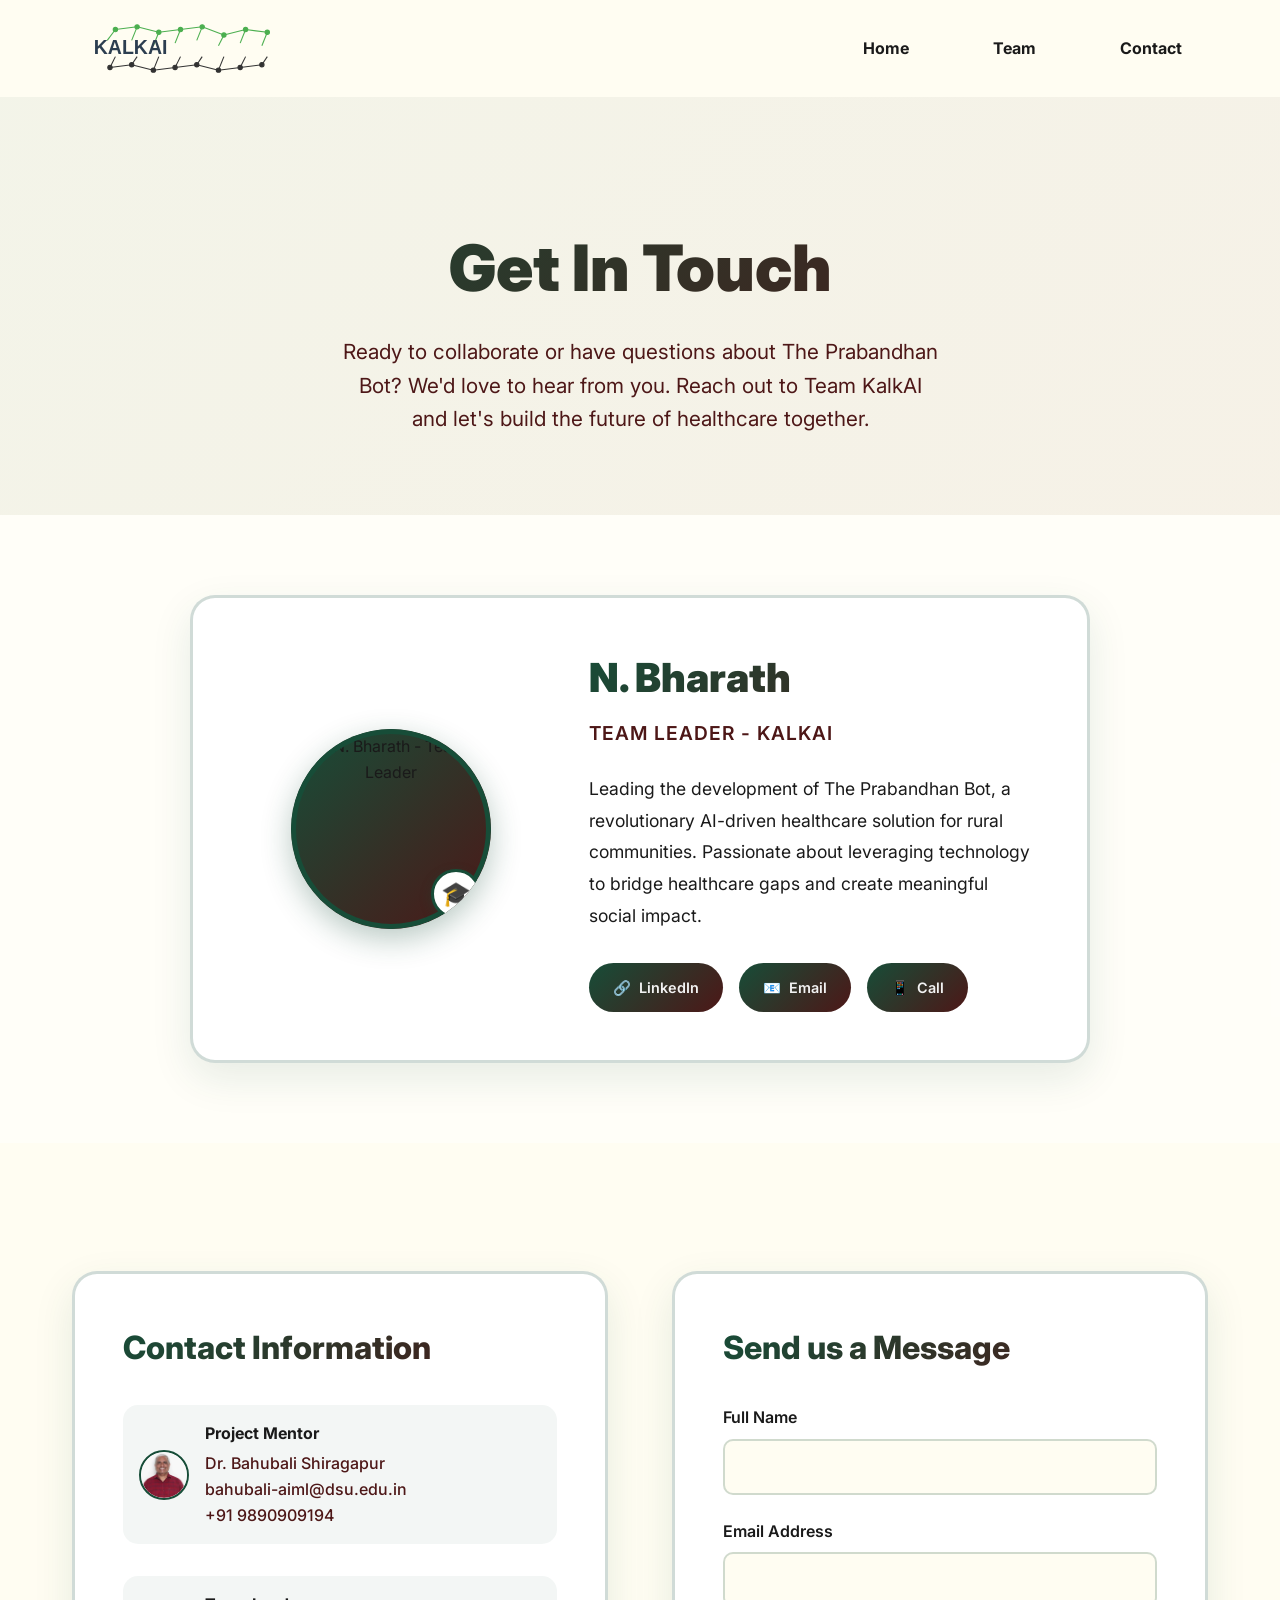
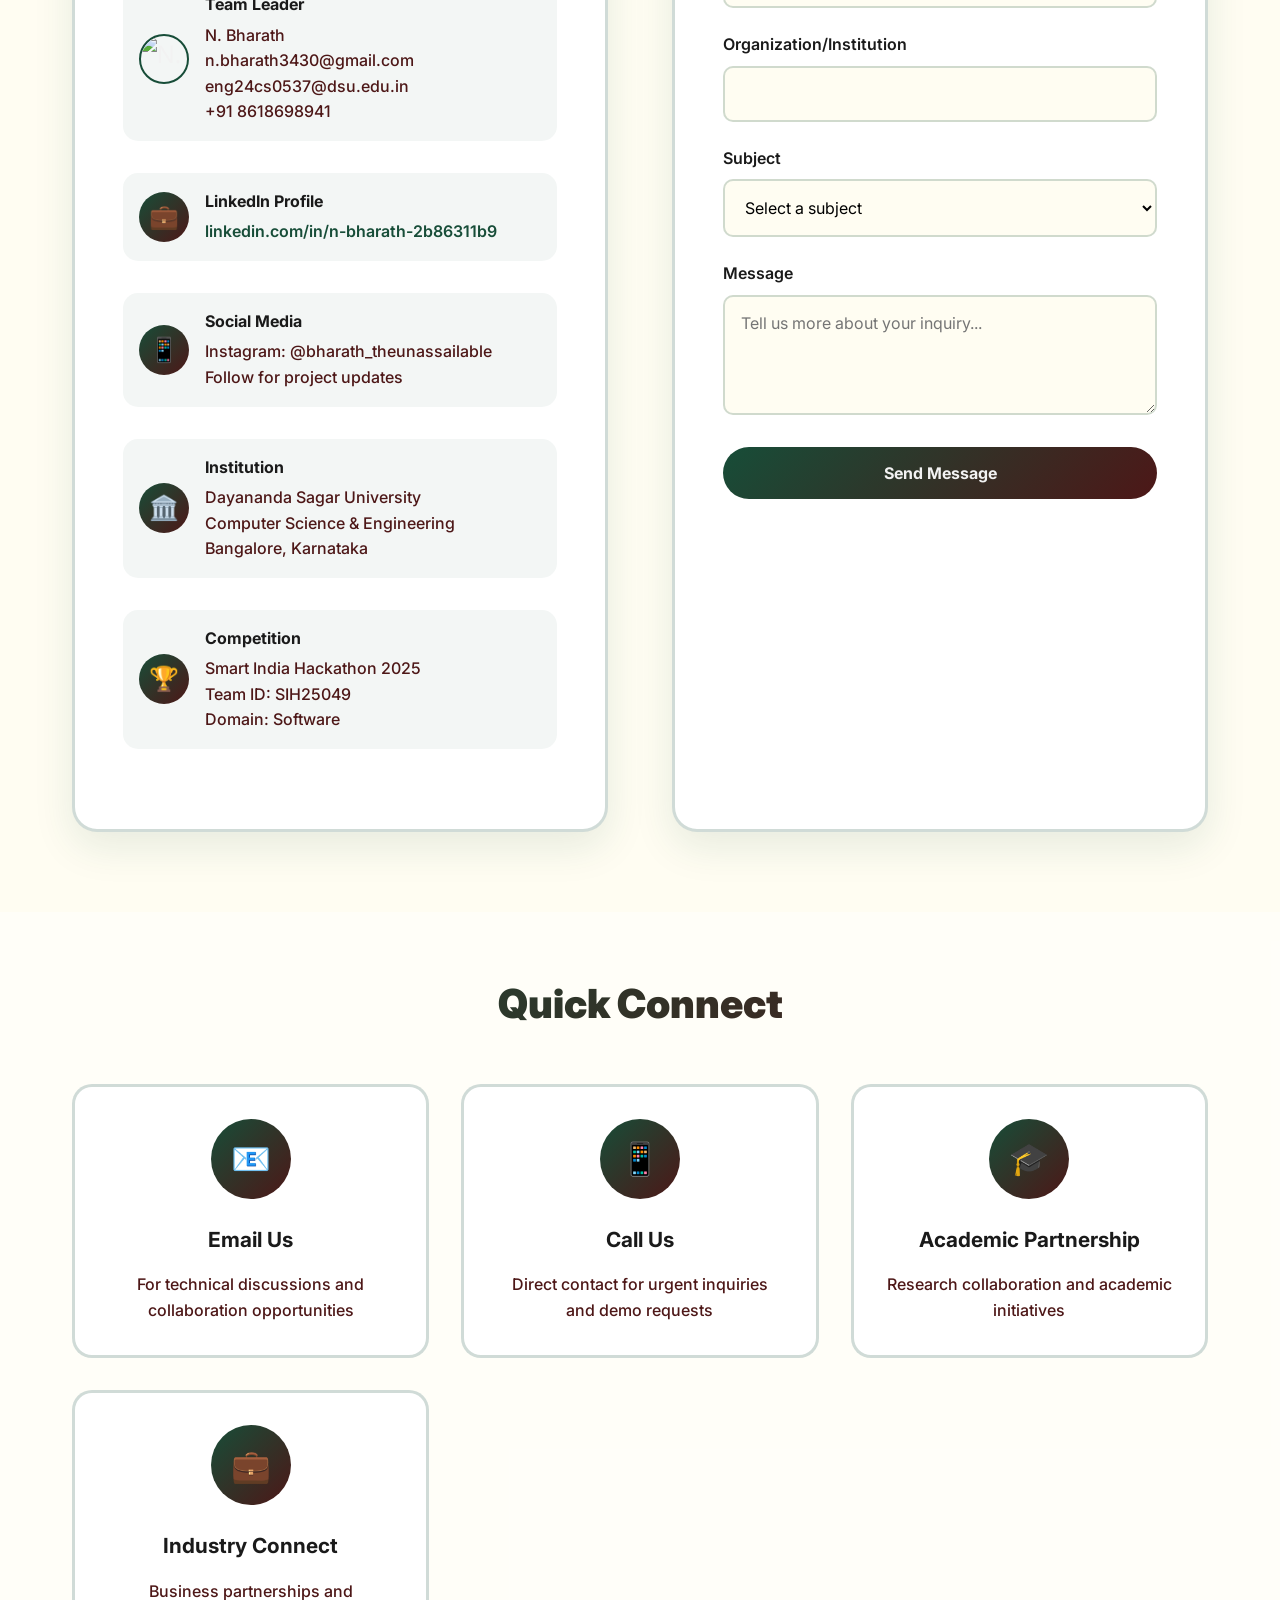
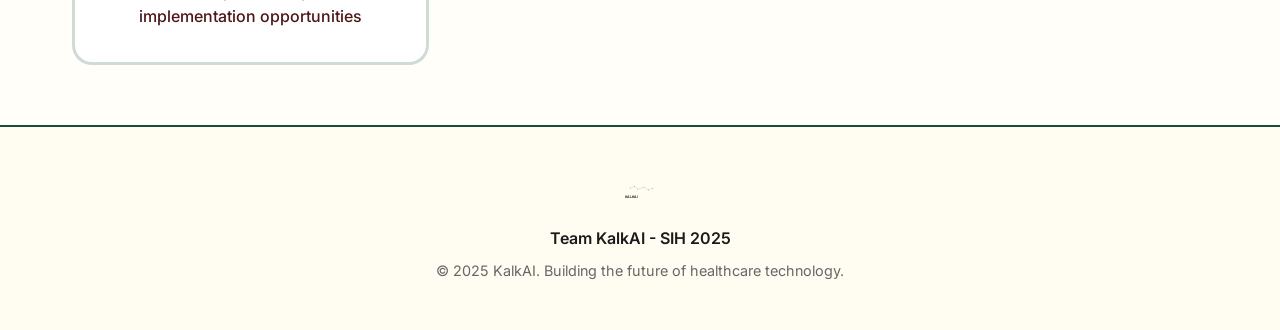
==== contact.html @ e4c2e14c "Enhance mobile responsiveness and layout styles Updated styles for improved mobile responsiveness an" ====
<!DOCTYPE html>
<html lang="en">
<head>
    <meta charset="UTF-8">
    <meta name="viewport" content="width=device-width, initial-scale=1.0">
    <title>Contact - Team KalkAI</title>
    <link href="https://fonts.googleapis.com/css2?family=Inter:wght@300;400;500;600;700;800;900&display=swap" rel="stylesheet">
    <style>
        * {
            margin: 0;
            padding: 0;
            box-sizing: border-box;
        }

        html {
            overflow-x: hidden;
        }

        body {
            font-family: 'Inter', sans-serif;
            background: #FFFDF2;
            color: #1a1a1a;
            line-height: 1.6;
            overflow-x: hidden;
            width: 100%;
        }

        .container {
            max-width: 1200px;
            margin: 0 auto;
            padding: 0 2rem;
            width: 100%;
        }

        /* Header */
        .header {
            position: fixed;
            top: 0;
            width: 100%;
            background: rgba(255, 253, 242, 0.95);
            backdrop-filter: blur(20px);
            border-bottom: 2px solid #1a1a1a;
            z-index: 1000;
            transition: all 0.3s ease;
        }

        .header-content {
            display: flex;
            justify-content: space-between;
            align-items: center;
            padding: 1rem 0;
        }

        .logo {
            display: flex;
            align-items: center;
            gap: 1rem;
            cursor: pointer;
            transition: transform 0.3s ease;
            text-decoration: none;
        }

        .logo:hover {
            transform: scale(1.05);
        }

        .logo img {
            height: 65px;
            width: auto;
        }

        .logo-text {
            font-size: 1.8rem;
            font-weight: 700;
            background: linear-gradient(135deg, #174D38, #4D1717);
            -webkit-background-clip: text;
            -webkit-text-fill-color: transparent;
            background-clip: text;
        }

        .nav-links {
            display: flex;
            list-style: none;
            gap: 2rem;
        }

        .nav-links a {
            color: #1a1a1a;
            text-decoration: none;
            font-weight: 700;
            transition: all 0.3s ease;
            padding: 0.8rem 1.5rem;
            border-radius: 8px;
            border: 2px solid transparent;
        }

        .nav-links a:hover {
            background: linear-gradient(135deg, #174D38, #4D1717);
            color: #F2F2F2;
            border: 2px solid #174D38;
            transform: translateY(-2px);
        }

        /* Contact Hero */
        .contact-hero {
            padding: 120px 0 80px;
            text-align: center;
            background: linear-gradient(135deg, rgba(23, 77, 56, 0.05), rgba(77, 23, 23, 0.05));
            position: relative;
            overflow: hidden;
        }

        .contact-hero h1 {
            font-size: 4rem;
            font-weight: 900;
            background: linear-gradient(135deg, #174D38, #4D1717);
            -webkit-background-clip: text;
            -webkit-text-fill-color: transparent;
            background-clip: text;
            margin-bottom: 1rem;
        }

        .contact-hero p {
            font-size: 1.3rem;
            color: #4D1717;
            max-width: 600px;
            margin: 0 auto;
        }

        /* Leader Profile Section */
        .leader-profile {
            padding: 80px 0;
            background: rgba(255, 255, 255, 0.5);
        }

        .profile-card {
            display: grid;
            grid-template-columns: 300px 1fr;
            gap: 3rem;
            max-width: 900px;
            margin: 0 auto;
            background: #FFFFFF;
            padding: 3rem;
            border-radius: 25px;
            border: 3px solid rgba(23, 77, 56, 0.2);
            box-shadow: 0 15px 40px rgba(23, 77, 56, 0.1);
            align-items: center;
        }

        .profile-images {
            text-align: center;
            position: relative;
        }

        .profile-avatar {
            width: 200px;
            height: 200px;
            background: linear-gradient(135deg, #174D38, #4D1717);
            border-radius: 50%;
            display: flex;
            align-items: center;
            justify-content: center;
            margin: 0 auto;
            position: relative;
            box-shadow: 0 10px 30px rgba(23, 77, 56, 0.3);
            transition: all 0.3s ease;
            overflow: hidden;
        }

        .profile-avatar img {
            width: 100%;
            height: 100%;
            object-fit: cover;
            border-radius: 50%;
        }

        .profile-avatar:hover {
            transform: scale(1.05);
            box-shadow: 0 15px 40px rgba(23, 77, 56, 0.4);
        }

        .avatar-initials {
            font-size: 4rem;
            font-weight: 900;
            color: #F2F2F2;
            text-shadow: 2px 2px 4px rgba(0, 0, 0, 0.3);
        }

        .avatar-badge {
            position: absolute;
            bottom: 10px;
            right: 10px;
            width: 50px;
            height: 50px;
            background: #FFFFFF;
            border-radius: 50%;
            display: flex;
            align-items: center;
            justify-content: center;
            font-size: 1.5rem;
            border: 3px solid #174D38;
            box-shadow: 0 4px 12px rgba(23, 77, 56, 0.3);
        }

        .profile-main img {
            width: 200px;
            height: 200px;
            object-fit: cover;
            border-radius: 50%;
            border: 5px solid #174D38;
            box-shadow: 0 10px 30px rgba(23, 77, 56, 0.3);
            transition: all 0.3s ease;
        }

        .profile-main img:hover {
            transform: scale(1.05);
            box-shadow: 0 15px 40px rgba(23, 77, 56, 0.4);
        }

        .profile-content h2 {
            font-size: 2.5rem;
            font-weight: 900;
            background: linear-gradient(135deg, #174D38, #4D1717);
            -webkit-background-clip: text;
            -webkit-text-fill-color: transparent;
            background-clip: text;
            margin-bottom: 0.5rem;
        }

        .profile-title {
            font-size: 1.2rem;
            color: #4D1717;
            font-weight: 600;
            margin-bottom: 1.5rem;
            text-transform: uppercase;
            letter-spacing: 1px;
        }

        .profile-description {
            color: #1a1a1a;
            line-height: 1.8;
            margin-bottom: 2rem;
            font-size: 1.1rem;
        }

        .profile-links {
            display: flex;
            gap: 1rem;
            flex-wrap: wrap;
        }

        .profile-link {
            display: inline-flex;
            align-items: center;
            gap: 0.5rem;
            padding: 0.8rem 1.5rem;
            background: linear-gradient(135deg, #174D38, #4D1717);
            color: #F2F2F2;
            text-decoration: none;
            border-radius: 25px;
            font-weight: 600;
            transition: all 0.3s ease;
            font-size: 0.9rem;
        }

        .profile-link:hover {
            transform: translateY(-3px);
            box-shadow: 0 8px 20px rgba(23, 77, 56, 0.3);
        }

        .profile-link.linkedin:hover {
            background: linear-gradient(135deg, #0077b5, #004d7a);
        }

        .profile-link.email:hover {
            background: linear-gradient(135deg, #ea4335, #d33b2c);
        }

        .profile-link.phone:hover {
            background: linear-gradient(135deg, #25d366, #128c7e);
        }

        /* Contact Section */
        .contact-section {
            padding: 80px 0;
        }

        .contact-grid {
            display: grid;
            grid-template-columns: 1fr 1fr;
            gap: 4rem;
            margin-top: 3rem;
        }

        .contact-info {
            background: #FFFFFF;
            padding: 3rem;
            border-radius: 25px;
            border: 3px solid rgba(23, 77, 56, 0.2);
            box-shadow: 0 15px 40px rgba(23, 77, 56, 0.1);
        }

        .contact-info h3 {
            font-size: 2rem;
            font-weight: 800;
            background: linear-gradient(135deg, #174D38, #4D1717);
            -webkit-background-clip: text;
            -webkit-text-fill-color: transparent;
            background-clip: text;
            margin-bottom: 2rem;
        }

        .contact-item {
            display: flex;
            align-items: center;
            gap: 1rem;
            margin-bottom: 2rem;
            padding: 1rem;
            background: rgba(23, 77, 56, 0.05);
            border-radius: 15px;
            transition: all 0.3s ease;
        }

        .contact-item:hover {
            transform: translateX(10px);
            background: rgba(23, 77, 56, 0.1);
        }

        .contact-icon {
            width: 50px;
            height: 50px;
            background: linear-gradient(135deg, #174D38, #4D1717);
            border-radius: 50%;
            display: flex;
            align-items: center;
            justify-content: center;
            color: #F2F2F2;
            font-size: 1.5rem;
            overflow: hidden;
        }

        .contact-icon.mentor-photo {
            background: transparent;
            border: 2px solid #174D38;
        }

        .contact-icon img {
            width: 100%;
            height: 100%;
            object-fit: cover;
            border-radius: 50%;
        }

        .contact-details h4 {
            font-weight: 700;
            color: #1a1a1a;
            margin-bottom: 0.3rem;
        }

        .contact-details p {
            color: #4D1717;
            font-weight: 500;
        }

        /* Contact Form */
        .contact-form {
            background: #FFFFFF;
            padding: 3rem;
            border-radius: 25px;
            border: 3px solid rgba(23, 77, 56, 0.2);
            box-shadow: 0 15px 40px rgba(23, 77, 56, 0.1);
        }

        .contact-form h3 {
            font-size: 2rem;
            font-weight: 800;
            background: linear-gradient(135deg, #174D38, #4D1717);
            -webkit-background-clip: text;
            -webkit-text-fill-color: transparent;
            background-clip: text;
            margin-bottom: 2rem;
        }

        .form-group {
            margin-bottom: 1.5rem;
        }

        .form-group label {
            display: block;
            font-weight: 600;
            color: #1a1a1a;
            margin-bottom: 0.5rem;
        }

        .form-group input,
        .form-group textarea,
        .form-group select {
            width: 100%;
            padding: 1rem;
            border: 2px solid rgba(23, 77, 56, 0.2);
            border-radius: 10px;
            font-family: 'Inter', sans-serif;
            font-size: 1rem;
            transition: all 0.3s ease;
            background: #FFFDF2;
        }

        .form-group input:focus,
        .form-group textarea:focus,
        .form-group select:focus {
            outline: none;
            border-color: #174D38;
            box-shadow: 0 0 0 3px rgba(23, 77, 56, 0.1);
        }

        .form-group textarea {
            height: 120px;
            resize: vertical;
        }

        .submit-btn {
            background: linear-gradient(135deg, #174D38, #4D1717);
            color: #F2F2F2;
            border: none;
            padding: 1rem 2rem;
            border-radius: 50px;
            font-family: 'Inter', sans-serif;
            font-size: 1rem;
            font-weight: 700;
            cursor: pointer;
            transition: all 0.3s ease;
            width: 100%;
        }

        .submit-btn:hover {
            transform: translateY(-2px);
            box-shadow: 0 10px 25px rgba(23, 77, 56, 0.3);
        }

        /* Notification Styles */
        .notification {
            position: fixed;
            top: 20px;
            right: 20px;
            max-width: 400px;
            padding: 1rem;
            border-radius: 10px;
            color: white;
            font-weight: 600;
            z-index: 10000;
            animation: slideIn 0.3s ease;
            box-shadow: 0 10px 30px rgba(0, 0, 0, 0.2);
        }

        .notification.success {
            background: linear-gradient(135deg, #28a745, #20c997);
        }

        .notification.error {
            background: linear-gradient(135deg, #dc3545, #c82333);
        }

        .notification-content {
            display: flex;
            justify-content: space-between;
            align-items: center;
            gap: 1rem;
        }

        .notification button {
            background: none;
            border: none;
            color: white;
            font-size: 1.5rem;
            cursor: pointer;
            padding: 0;
            width: 30px;
            height: 30px;
            border-radius: 50%;
            display: flex;
            align-items: center;
            justify-content: center;
            transition: background 0.3s ease;
        }

        .notification button:hover {
            background: rgba(255, 255, 255, 0.2);
        }

        @keyframes slideIn {
            from {
                transform: translateX(100%);
                opacity: 0;
            }
            to {
                transform: translateX(0);
                opacity: 1;
            }
        }

        /* Quick Contact Cards */
        .quick-contact {
            padding: 60px 0;
            background: rgba(255, 255, 255, 0.5);
        }

        .quick-contact h2 {
            text-align: center;
            font-size: 2.5rem;
            font-weight: 900;
            background: linear-gradient(135deg, #174D38, #4D1717);
            -webkit-background-clip: text;
            -webkit-text-fill-color: transparent;
            background-clip: text;
            margin-bottom: 3rem;
        }

        .quick-grid {
            display: grid;
            grid-template-columns: repeat(auto-fit, minmax(300px, 1fr));
            gap: 2rem;
        }

        .quick-card {
            background: #FFFFFF;
            padding: 2rem;
            border-radius: 20px;
            border: 3px solid rgba(23, 77, 56, 0.2);
            text-align: center;
            transition: all 0.3s ease;
        }

        .quick-card:hover {
            transform: translateY(-8px);
            border-color: #174D38;
            box-shadow: 0 15px 40px rgba(23, 77, 56, 0.2);
        }

        .quick-card-icon {
            width: 80px;
            height: 80px;
            background: linear-gradient(135deg, #174D38, #4D1717);
            border-radius: 50%;
            display: flex;
            align-items: center;
            justify-content: center;
            margin: 0 auto 1.5rem;
            font-size: 2rem;
            color: #F2F2F2;
        }

        .quick-card h3 {
            font-size: 1.3rem;
            font-weight: 700;
            color: #1a1a1a;
            margin-bottom: 1rem;
        }

        .quick-card p {
            color: #4D1717;
            font-weight: 500;
        }

        /* Enhanced Mobile Responsiveness */
        @media screen and (max-width: 768px) {
            html, body {
                overflow-x: hidden !important;
                width: 100% !important;
            }
            
            .container {
                padding: 0 10px !important;
                max-width: 100% !important;
            }
            
            .header {
                padding: 0.5rem 0 !important;
            }
            
            .header-content {
                flex-direction: column !important;
                gap: 1rem !important;
                padding: 1rem 10px !important;
            }
            
            .logo img {
                height: 40px !important;
            }
            
            .logo-text {
                font-size: 1.5rem !important;
            }
            
            .nav-links {
                flex-direction: row !important;
                gap: 0.5rem !important;
                flex-wrap: wrap !important;
                justify-content: center !important;
            }
            
            .nav-links a {
                padding: 0.5rem 0.8rem !important;
                font-size: 0.8rem !important;
            }
            
            .contact-hero {
                padding: 100px 0 40px !important;
                text-align: center !important;
            }
            
            .contact-hero h1 {
                font-size: 2rem !important;
                line-height: 1.2 !important;
                margin-bottom: 1rem !important;
            }
            
            .contact-hero p {
                font-size: 1rem !important;
                line-height: 1.5 !important;
                padding: 0 10px !important;
            }

            .leader-profile {
                padding: 40px 0 !important;
            }

            .contact-grid {
                grid-template-columns: 1fr !important;
                gap: 2rem !important;
                margin-top: 2rem !important;
            }

            .profile-card {
                grid-template-columns: 1fr !important;
                text-align: center !important;
                gap: 1.5rem !important;
                padding: 1.5rem 1rem !important;
                margin: 0 10px !important;
            }

            .profile-avatar {
                width: 120px !important;
                height: 120px !important;
                margin: 0 auto !important;
            }

            .avatar-badge {
                width: 35px !important;
                height: 35px !important;
                font-size: 1rem !important;
                bottom: 5px !important;
                right: 5px !important;
            }

            .profile-content h2 {
                font-size: 1.8rem !important;
                margin-bottom: 0.8rem !important;
            }
            
            .profile-title {
                font-size: 1rem !important;
                margin-bottom: 1rem !important;
            }
            
            .profile-description {
                font-size: 0.9rem !important;
                line-height: 1.6 !important;
                margin-bottom: 1.5rem !important;
            }

            .profile-links {
                justify-content: center !important;
                gap: 0.8rem !important;
                flex-wrap: wrap !important;
            }
            
            .profile-link {
                padding: 0.7rem 1.2rem !important;
                font-size: 0.85rem !important;
            }

            .contact-info {
                padding: 1.5rem 1rem !important;
                margin: 0 10px !important;
            }
            
            .contact-info h3 {
                font-size: 1.5rem !important;
                margin-bottom: 1.5rem !important;
            }
            
            .contact-item {
                margin-bottom: 1.5rem !important;
                gap: 1rem !important;
                flex-direction: column !important;
                text-align: center !important;
                padding: 1rem 0.5rem !important;
            }
            
            .contact-icon {
                width: 40px !important;
                height: 40px !important;
                font-size: 1.2rem !important;
                flex-shrink: 0 !important;
                margin: 0 auto !important;
            }
            
            .contact-details h4 {
                font-size: 1rem !important;
                margin-bottom: 0.5rem !important;
            }
            
            .contact-details p {
                font-size: 0.85rem !important;
                line-height: 1.5 !important;
            }

            .contact-form {
                padding: 1.5rem 1rem !important;
                margin: 0 10px !important;
            }
            
            .contact-form h3 {
                font-size: 1.5rem !important;
                margin-bottom: 1.5rem !important;
            }
            
            .form-group {
                margin-bottom: 1.2rem !important;
            }
            
            .form-group label {
                font-size: 0.85rem !important;
                margin-bottom: 0.5rem !important;
            }
            
            .form-group input,
            .form-group textarea,
            .form-group select {
                padding: 0.8rem !important;
                font-size: 0.85rem !important;
                width: 100% !important;
            }
            
            .submit-btn {
                padding: 1rem 2rem !important;
                font-size: 0.9rem !important;
                width: 100% !important;
            }

            .quick-contact {
                padding: 30px 0 !important;
            }
            
            .quick-contact h2 {
                font-size: 1.8rem !important;
                margin-bottom: 2rem !important;
            }
            
            .quick-grid {
                grid-template-columns: 1fr !important;
                gap: 1.2rem !important;
            }
            
            .quick-card {
                padding: 1.5rem 1rem !important;
                margin: 0 10px !important;
            }
            
            .quick-card-icon {
                font-size: 1.8rem !important;
                margin-bottom: 1rem !important;
                width: 60px !important;
                height: 60px !important;
            }
            
            .quick-card h3 {
                font-size: 1.2rem !important;
                margin-bottom: 1rem !important;
            }
            
            .quick-card p {
                font-size: 0.85rem !important;
            }
        }

        /* Extra small devices */
        @media screen and (max-width: 480px) {
            .container {
                padding: 0 5px !important;
            }
            
            .contact-hero h1 {
                font-size: 1.8rem !important;
            }
            
            .contact-hero p {
                font-size: 0.9rem !important;
            }
            
            .nav-links a {
                padding: 0.4rem 0.6rem !important;
                font-size: 0.75rem !important;
            }
            
            .profile-card {
                padding: 1rem 0.5rem !important;
                gap: 1rem !important;
            }
            
            .profile-avatar {
                width: 100px !important;
                height: 100px !important;
            }
            
            .profile-content h2 {
                font-size: 1.5rem !important;
            }
            
            .profile-links {
                gap: 0.5rem !important;
            }
            
            .profile-link {
                padding: 0.6rem 1rem !important;
                font-size: 0.8rem !important;
            }
            
            .contact-info, .contact-form {
                padding: 1rem 0.5rem !important;
            }
            
            .quick-card {
                padding: 1rem 0.5rem !important;
            }
        }
    </style>
</head>
<body>
    <!-- Header -->
    <header>
        <div class="container">
            <div class="header-content">
                <a href="prabandhan-bot.html" class="logo">
                    <img src="kalkai-logo.svg" alt="KalkAI Logo">
                </a>
                <nav>
                    <ul class="nav-links">
                        <li><a href="prabandhan-bot.html">Home</a></li>
                        <li><a href="team.html">Team</a></li>
                        <li><a href="#contact">Contact</a></li>
                    </ul>
                </nav>
            </div>
        </div>
    </header>

    <!-- Contact Hero -->
    <section class="contact-hero">
        <div class="container">
            <h1>Get In Touch</h1>
            <p>Ready to collaborate or have questions about The Prabandhan Bot? We'd love to hear from you. Reach out to Team KalkAI and let's build the future of healthcare together.</p>
        </div>
    </section>

    <!-- Team Leader Profile -->
    <section class="leader-profile">
        <div class="container">
            <div class="profile-card">
                <div class="profile-images">
                    <div class="profile-main">
                        <div class="profile-avatar">
                            <img src="n-bharath-engineering.jpg" alt="N. Bharath - Team Leader">
                            <div class="avatar-badge">🎓</div>
                        </div>
                    </div>
                </div>
                <div class="profile-content">
                    <h2>N. Bharath</h2>
                    <p class="profile-title">Team Leader - KalkAI</p>
                    <p class="profile-description">
                        Leading the development of The Prabandhan Bot, a revolutionary AI-driven healthcare solution for rural communities. 
                        Passionate about leveraging technology to bridge healthcare gaps and create meaningful social impact.
                    </p>
                    <div class="profile-links">
                        <a href="https://www.linkedin.com/in/n-bharath-2b86311b9/" target="_blank" class="profile-link linkedin">
                            <span>🔗</span> LinkedIn
                        </a>
                        <a href="mailto:n.bharath3430@gmail.com" class="profile-link email">
                            <span>📧</span> Email
                        </a>
                        <a href="tel:+918618698941" class="profile-link phone">
                            <span>📱</span> Call
                        </a>
                    </div>
                </div>
            </div>
        </div>
    </section>

    <!-- Contact Section -->
    <section id="contact" class="contact-section">
        <div class="container">
            <div class="contact-grid">
                <!-- Contact Information -->
                <div class="contact-info">
                    <h3>Contact Information</h3>
                    
                    <div class="contact-item">
                        <div class="contact-icon mentor-photo">
                            <img src="dr-bahubali-shiragapur.png" alt="Dr. Bahubali Shiragapur">
                        </div>
                        <div class="contact-details">
                            <h4>Project Mentor</h4>
                            <p>Dr. Bahubali Shiragapur<br>
                            bahubali-aiml@dsu.edu.in<br>
                            +91 9890909194</p>
                        </div>
                    </div>

                    <div class="contact-item">
                        <div class="contact-icon mentor-photo">
                            <img src="n-bharath-engineering.jpg" alt="N. Bharath">
                        </div>
                        <div class="contact-details">
                            <h4>Team Leader</h4>
                            <p>N. Bharath<br>
                            n.bharath3430@gmail.com<br>
                            eng24cs0537@dsu.edu.in<br>
                            +91 8618698941</p>
                        </div>
                    </div>

                    <div class="contact-item">
                        <div class="contact-icon">💼</div>
                        <div class="contact-details">
                            <h4>LinkedIn Profile</h4>
                            <p><a href="https://www.linkedin.com/in/n-bharath-2b86311b9/" target="_blank" style="color: #174D38; text-decoration: none; font-weight: 600;">linkedin.com/in/n-bharath-2b86311b9</a></p>
                        </div>
                    </div>

                    <div class="contact-item">
                        <div class="contact-icon">📱</div>
                        <div class="contact-details">
                            <h4>Social Media</h4>
                            <p>Instagram: @bharath_theunassailable<br>
                            Follow for project updates</p>
                        </div>
                    </div>

                    <div class="contact-item">
                        <div class="contact-icon">🏛️</div>
                        <div class="contact-details">
                            <h4>Institution</h4>
                            <p>Dayananda Sagar University<br>
                            Computer Science & Engineering<br>
                            Bangalore, Karnataka</p>
                        </div>
                    </div>

                    <div class="contact-item">
                        <div class="contact-icon">🏆</div>
                        <div class="contact-details">
                            <h4>Competition</h4>
                            <p>Smart India Hackathon 2025<br>
                            Team ID: SIH25049<br>
                            Domain: Software</p>
                        </div>
                    </div>
                </div>

                <!-- Contact Form -->
                <div class="contact-form">
                    <h3>Send us a Message</h3>
                    <form id="contactForm">
                        <div class="form-group">
                            <label for="name">Full Name</label>
                            <input type="text" id="name" name="name" required>
                        </div>

                        <div class="form-group">
                            <label for="email">Email Address</label>
                            <input type="email" id="email" name="email" required>
                        </div>

                        <div class="form-group">
                            <label for="organization">Organization/Institution</label>
                            <input type="text" id="organization" name="organization">
                        </div>

                        <div class="form-group">
                            <label for="subject">Subject</label>
                            <select id="subject" name="subject" required>
                                <option value="">Select a subject</option>
                                <option value="collaboration">Collaboration Opportunity</option>
                                <option value="technical">Technical Questions</option>
                                <option value="demo">Demo Request</option>
                                <option value="feedback">Feedback</option>
                                <option value="general">General Inquiry</option>
                            </select>
                        </div>

                        <div class="form-group">
                            <label for="message">Message</label>
                            <textarea id="message" name="message" placeholder="Tell us more about your inquiry..." required></textarea>
                        </div>

                        <button type="submit" class="submit-btn">Send Message</button>
                    </form>
                </div>
            </div>
        </div>
    </section>

    <!-- Quick Contact -->
    <section class="quick-contact">
        <div class="container">
            <h2>Quick Connect</h2>
            <div class="quick-grid">
                <div class="quick-card">
                    <div class="quick-card-icon">📧</div>
                    <h3>Email Us</h3>
                    <p>For technical discussions and collaboration opportunities</p>
                </div>

                <div class="quick-card">
                    <div class="quick-card-icon">📱</div>
                    <h3>Call Us</h3>
                    <p>Direct contact for urgent inquiries and demo requests</p>
                </div>

                <div class="quick-card">
                    <div class="quick-card-icon">🎓</div>
                    <h3>Academic Partnership</h3>
                    <p>Research collaboration and academic initiatives</p>
                </div>

                <div class="quick-card">
                    <div class="quick-card-icon">💼</div>
                    <h3>Industry Connect</h3>
                    <p>Business partnerships and implementation opportunities</p>
                </div>
            </div>
        </div>
    </section>

    <!-- Footer -->
    <footer style="background: #FFFDF2; padding: 3rem 0; text-align: center; border-top: 2px solid #174D38;">
        <div class="container">
            <div style="display: flex; align-items: center; justify-content: center; gap: 1rem; margin-bottom: 1rem;">
                <svg width="35" height="35" viewBox="0 0 200 100">
                    <defs>
                        <linearGradient id="footerLogoGradient" x1="0%" y1="0%" x2="100%" y2="0%">
                            <stop offset="0%" style="stop-color:#174D38"/>
                            <stop offset="50%" style="stop-color:#4D1717"/>
                            <stop offset="100%" style="stop-color:#174D38"/>
                        </linearGradient>
                    </defs>
                    <g fill="#174D38" opacity="0.9">
                        <circle cx="40" cy="25" r="2"/>
                        <circle cx="65" cy="15" r="2"/>
                        <circle cx="85" cy="30" r="2"/>
                        <circle cx="120" cy="20" r="2"/>
                        <circle cx="145" cy="35" r="2"/>
                        <circle cx="170" cy="25" r="2"/>
                    </g>
                    <g stroke="#174D38" stroke-width="1" opacity="0.7" fill="none">
                        <path d="M40,25 L65,15 L85,30 L120,20 L145,35 L170,25"/>
                    </g>
                    <text x="10" y="80" font-family="Inter, sans-serif" font-size="20" font-weight="bold" fill="url(#footerLogoGradient)">KALKAI</text>
                </svg>
            </div>
            <p style="color: #1a1a1a; margin-bottom: 0.5rem; font-weight: 600;">Team KalkAI - SIH 2025</p>
            <p style="color: #666; font-size: 0.9rem;">© 2025 KalkAI. Building the future of healthcare technology.</p>
        </div>
    </footer>

    <!-- EmailJS SDK -->
    <script type="text/javascript" src="https://cdn.jsdelivr.net/npm/@emailjs/browser@4/dist/email.min.js"></script>
    
    <script>
        // Initialize EmailJS with your public key
        (function(){
            emailjs.init("e28YIk74JeigK347O"); // Your actual EmailJS public key
        })();

        // Form submission handler with real email functionality
        document.getElementById('contactForm').addEventListener('submit', function(e) {
            e.preventDefault();
            
            // Get form data
            const formData = new FormData(this);
            const data = Object.fromEntries(formData.entries());
            
            // Button states
            const submitBtn = document.querySelector('.submit-btn');
            const originalText = submitBtn.textContent;
            
            submitBtn.textContent = 'Sending...';
            submitBtn.disabled = true;
            submitBtn.style.background = 'linear-gradient(135deg, #f39c12, #e67e22)';
            
            // Send actual email using EmailJS
            emailjs.send("service_ecdnx9s", "template_7w5gizt", {
                from_name: data.name,
                from_email: data.email,
                organization: data.organization || 'Not specified',
                subject: data.subject,
                message: data.message,
                to_email: 'n.bharath3430@gmail.com' // Your email
            }).then(function(response) {
                // Success
                console.log('SUCCESS!', response.status, response.text);
                submitBtn.textContent = '✅ Message Sent Successfully!';
                submitBtn.style.background = 'linear-gradient(135deg, #28a745, #20c997)';
                
                // Reset form
                document.getElementById('contactForm').reset();
                
                // Show success message
                showNotification('Your message has been sent successfully! We\'ll get back to you soon.', 'success');
                
                setTimeout(() => {
                    submitBtn.textContent = originalText;
                    submitBtn.style.background = 'linear-gradient(135deg, #174D38, #4D1717)';
                    submitBtn.disabled = false;
                }, 3000);
                
            }, function(error) {
                // Error
                console.log('FAILED...', error);
                submitBtn.textContent = '❌ Failed to Send';
                submitBtn.style.background = 'linear-gradient(135deg, #dc3545, #c82333)';
                
                showNotification('Failed to send message. Please try again or contact us directly.', 'error');
                
                setTimeout(() => {
                    submitBtn.textContent = originalText;
                    submitBtn.style.background = 'linear-gradient(135deg, #174D38, #4D1717)';
                    submitBtn.disabled = false;
                }, 3000);
            });
        });

        // Notification system
        function showNotification(message, type) {
            const notification = document.createElement('div');
            notification.className = `notification ${type}`;
            notification.innerHTML = `
                <div class="notification-content">
                    <span>${message}</span>
                    <button onclick="this.parentElement.parentElement.remove()">×</button>
                </div>
            `;
            
            document.body.appendChild(notification);
            
            setTimeout(() => {
                notification.remove();
            }, 5000);
        }

        // Smooth scrolling for navigation links
        document.querySelectorAll('a[href^="#"]').forEach(anchor => {
            anchor.addEventListener('click', function (e) {
                e.preventDefault();
                document.querySelector(this.getAttribute('href')).scrollIntoView({
                    behavior: 'smooth'
                });
            });
        });

        // Add scroll effects to header
        window.addEventListener('scroll', () => {
            const header = document.querySelector('header');
            if (window.scrollY > 100) {
                header.style.background = 'rgba(255, 253, 242, 0.98)';
                header.style.boxShadow = '0 2px 20px rgba(23, 77, 56, 0.1)';
            } else {
                header.style.background = 'rgba(255, 253, 242, 0.95)';
                header.style.boxShadow = 'none';
            }
        });
    </script>
</body>
</html>
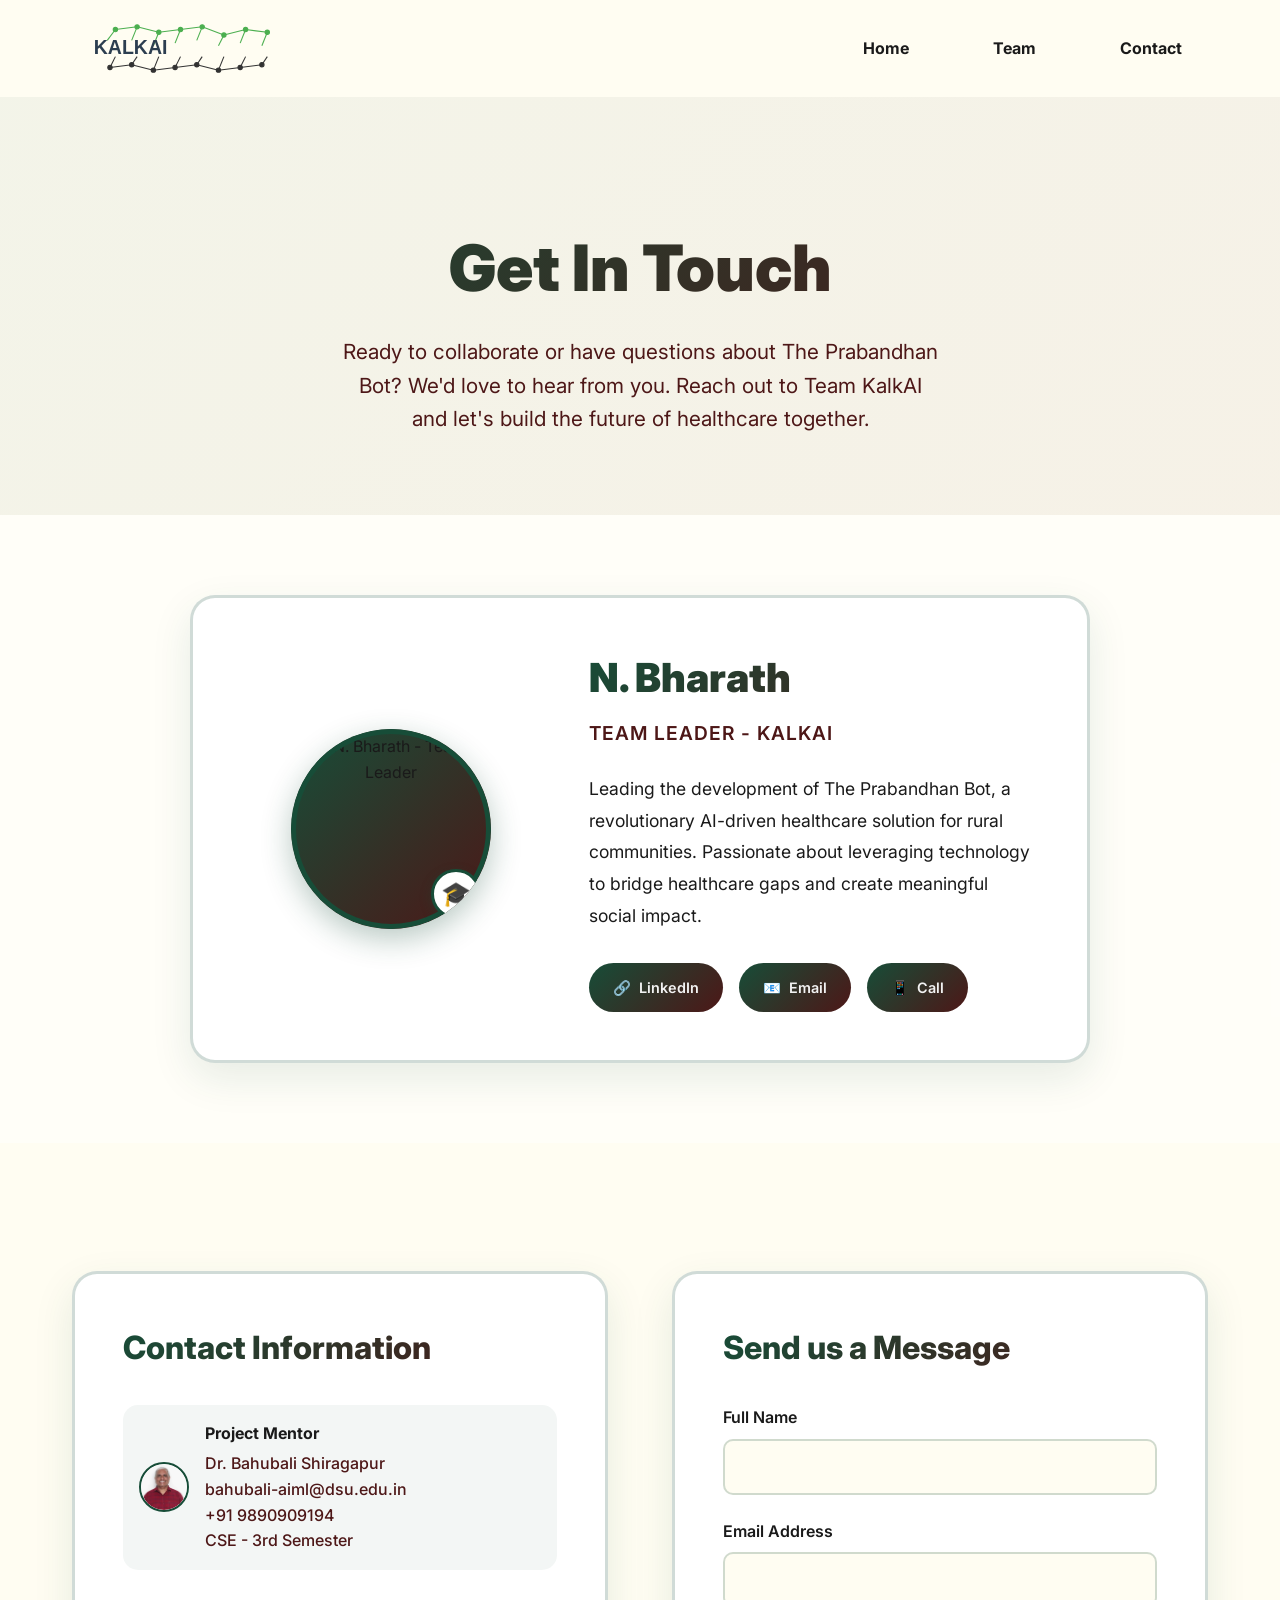
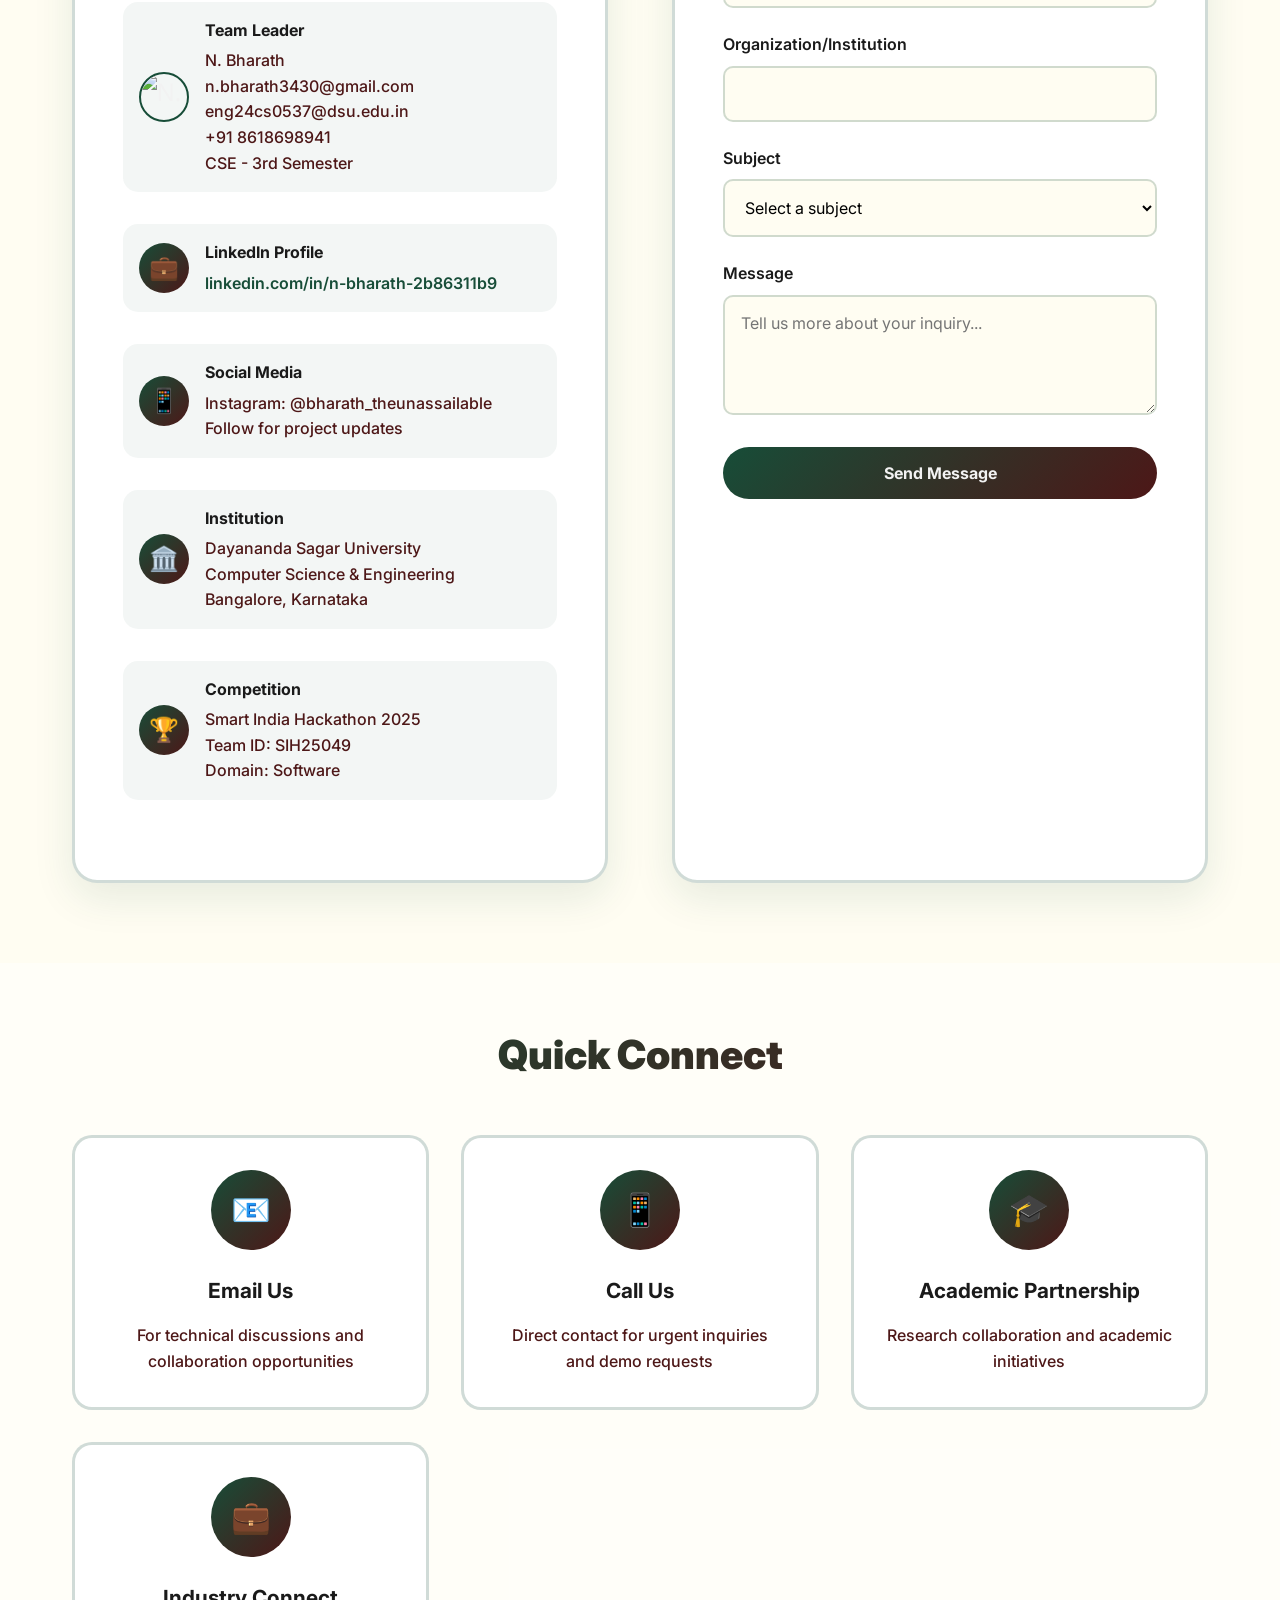
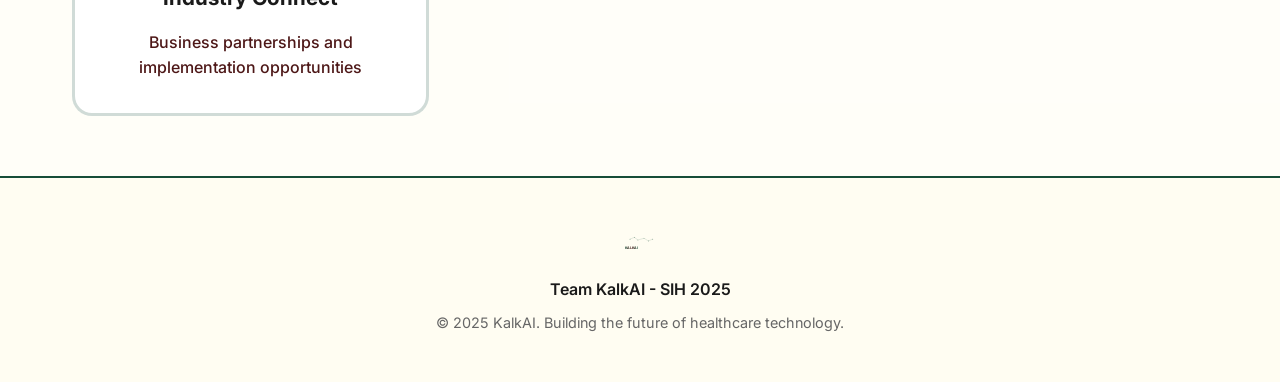
==== commit 6388bcc7: "Add files via upload" ====
--- a/contact.html
+++ b/contact.html
@@ -2,7 +2,9 @@
 <html lang="en">
 <head>
     <meta charset="UTF-8">
-    <meta name="viewport" content="width=device-width, initial-scale=1.0">
+    <meta name="viewport" content="width=device-width, initial-scale=1.0, maximum-scale=1.0, user-scalable=no">
+    <meta name="format-detection" content="telephone=no">
+    <meta name="mobile-web-app-capable" content="yes">
     <title>Contact - Team KalkAI</title>
     <link href="https://fonts.googleapis.com/css2?family=Inter:wght@300;400;500;600;700;800;900&display=swap" rel="stylesheet">
     <style>
@@ -566,221 +568,249 @@
             html, body {
                 overflow-x: hidden !important;
                 width: 100% !important;
+                max-width: 100% !important;
+            }
+            
+            * {
+                max-width: 100% !important;
             }
             
             .container {
-                padding: 0 10px !important;
+                padding: 0 8px !important;
                 max-width: 100% !important;
+                width: 100% !important;
             }
             
             .header {
-                padding: 0.5rem 0 !important;
+                padding: 0.4rem 0 !important;
+                width: 100% !important;
             }
             
             .header-content {
                 flex-direction: column !important;
-                gap: 1rem !important;
-                padding: 1rem 10px !important;
+                gap: 0.8rem !important;
+                padding: 0.8rem 8px !important;
+                width: 100% !important;
             }
             
             .logo img {
-                height: 40px !important;
+                height: 35px !important;
             }
             
             .logo-text {
-                font-size: 1.5rem !important;
+                font-size: 1.3rem !important;
             }
             
             .nav-links {
                 flex-direction: row !important;
-                gap: 0.5rem !important;
+                gap: 0.4rem !important;
                 flex-wrap: wrap !important;
                 justify-content: center !important;
+                width: 100% !important;
             }
             
             .nav-links a {
-                padding: 0.5rem 0.8rem !important;
-                font-size: 0.8rem !important;
+                padding: 0.4rem 0.7rem !important;
+                font-size: 0.75rem !important;
+                white-space: nowrap !important;
             }
             
             .contact-hero {
-                padding: 100px 0 40px !important;
+                padding: 90px 0 30px !important;
                 text-align: center !important;
             }
             
             .contact-hero h1 {
-                font-size: 2rem !important;
+                font-size: 1.8rem !important;
                 line-height: 1.2 !important;
                 margin-bottom: 1rem !important;
+                word-wrap: break-word !important;
             }
             
             .contact-hero p {
-                font-size: 1rem !important;
-                line-height: 1.5 !important;
-                padding: 0 10px !important;
+                font-size: 0.9rem !important;
+                line-height: 1.4 !important;
+                padding: 0 8px !important;
+                max-width: 95% !important;
+                margin: 0 auto !important;
             }
 
             .leader-profile {
-                padding: 40px 0 !important;
+                padding: 30px 0 !important;
             }
 
             .contact-grid {
                 grid-template-columns: 1fr !important;
-                gap: 2rem !important;
-                margin-top: 2rem !important;
+                gap: 1.5rem !important;
+                margin-top: 1.5rem !important;
             }
 
             .profile-card {
                 grid-template-columns: 1fr !important;
                 text-align: center !important;
-                gap: 1.5rem !important;
-                padding: 1.5rem 1rem !important;
-                margin: 0 10px !important;
+                gap: 1.2rem !important;
+                padding: 1.2rem 0.8rem !important;
+                margin: 0 8px !important;
+                width: calc(100% - 16px) !important;
             }
 
             .profile-avatar {
-                width: 120px !important;
-                height: 120px !important;
+                width: 100px !important;
+                height: 100px !important;
                 margin: 0 auto !important;
             }
 
             .avatar-badge {
+                width: 30px !important;
+                height: 30px !important;
+                font-size: 0.9rem !important;
+                bottom: 3px !important;
+                right: 3px !important;
+            }
+
+            .profile-content h2 {
+                font-size: 1.6rem !important;
+                margin-bottom: 0.6rem !important;
+            }
+            
+            .profile-title {
+                font-size: 0.9rem !important;
+                margin-bottom: 0.8rem !important;
+            }
+            
+            .profile-description {
+                font-size: 0.8rem !important;
+                line-height: 1.5 !important;
+                margin-bottom: 1.2rem !important;
+            }
+
+            .profile-links {
+                justify-content: center !important;
+                gap: 0.6rem !important;
+                flex-wrap: wrap !important;
+            }
+            
+            .profile-link {
+                padding: 0.6rem 1rem !important;
+                font-size: 0.8rem !important;
+            }
+
+            .contact-info {
+                padding: 1.2rem 0.8rem !important;
+                margin: 0 8px !important;
+                width: calc(100% - 16px) !important;
+            }
+            
+            .contact-info h3 {
+                font-size: 1.4rem !important;
+                margin-bottom: 1.2rem !important;
+            }
+            
+            .contact-item {
+                margin-bottom: 1.2rem !important;
+                gap: 0.8rem !important;
+                flex-direction: column !important;
+                text-align: center !important;
+                padding: 0.8rem 0.4rem !important;
+            }
+            
+            .contact-icon {
                 width: 35px !important;
                 height: 35px !important;
                 font-size: 1rem !important;
-                bottom: 5px !important;
-                right: 5px !important;
-            }
-
-            .profile-content h2 {
-                font-size: 1.8rem !important;
-                margin-bottom: 0.8rem !important;
-            }
-            
-            .profile-title {
-                font-size: 1rem !important;
-                margin-bottom: 1rem !important;
-            }
-            
-            .profile-description {
-                font-size: 0.9rem !important;
-                line-height: 1.6 !important;
-                margin-bottom: 1.5rem !important;
-            }
-
-            .profile-links {
-                justify-content: center !important;
-                gap: 0.8rem !important;
-                flex-wrap: wrap !important;
-            }
-            
-            .profile-link {
-                padding: 0.7rem 1.2rem !important;
-                font-size: 0.85rem !important;
-            }
-
-            .contact-info {
-                padding: 1.5rem 1rem !important;
-                margin: 0 10px !important;
-            }
-            
-            .contact-info h3 {
-                font-size: 1.5rem !important;
-                margin-bottom: 1.5rem !important;
-            }
-            
-            .contact-item {
-                margin-bottom: 1.5rem !important;
-                gap: 1rem !important;
-                flex-direction: column !important;
-                text-align: center !important;
-                padding: 1rem 0.5rem !important;
-            }
-            
-            .contact-icon {
-                width: 40px !important;
-                height: 40px !important;
-                font-size: 1.2rem !important;
                 flex-shrink: 0 !important;
                 margin: 0 auto !important;
             }
             
             .contact-details h4 {
-                font-size: 1rem !important;
-                margin-bottom: 0.5rem !important;
+                font-size: 0.9rem !important;
+                margin-bottom: 0.4rem !important;
             }
             
             .contact-details p {
-                font-size: 0.85rem !important;
-                line-height: 1.5 !important;
+                font-size: 0.8rem !important;
+                line-height: 1.4 !important;
             }
 
             .contact-form {
-                padding: 1.5rem 1rem !important;
-                margin: 0 10px !important;
+                padding: 1.2rem 0.8rem !important;
+                margin: 0 8px !important;
+                width: calc(100% - 16px) !important;
             }
             
             .contact-form h3 {
-                font-size: 1.5rem !important;
-                margin-bottom: 1.5rem !important;
+                font-size: 1.4rem !important;
+                margin-bottom: 1.2rem !important;
             }
             
             .form-group {
-                margin-bottom: 1.2rem !important;
+                margin-bottom: 1rem !important;
             }
             
             .form-group label {
-                font-size: 0.85rem !important;
-                margin-bottom: 0.5rem !important;
+                font-size: 0.8rem !important;
+                margin-bottom: 0.4rem !important;
             }
             
             .form-group input,
             .form-group textarea,
             .form-group select {
-                padding: 0.8rem !important;
+                padding: 0.7rem !important;
+                font-size: 0.8rem !important;
+                width: 100% !important;
+                border-radius: 8px !important;
+            }
+            
+            .submit-btn {
+                padding: 0.8rem 1.5rem !important;
                 font-size: 0.85rem !important;
                 width: 100% !important;
             }
-            
-            .submit-btn {
-                padding: 1rem 2rem !important;
-                font-size: 0.9rem !important;
-                width: 100% !important;
-            }
 
             .quick-contact {
-                padding: 30px 0 !important;
+                padding: 25px 0 !important;
             }
             
             .quick-contact h2 {
-                font-size: 1.8rem !important;
-                margin-bottom: 2rem !important;
+                font-size: 1.6rem !important;
+                margin-bottom: 1.5rem !important;
             }
             
             .quick-grid {
                 grid-template-columns: 1fr !important;
-                gap: 1.2rem !important;
+                gap: 1rem !important;
             }
             
             .quick-card {
-                padding: 1.5rem 1rem !important;
-                margin: 0 10px !important;
+                padding: 1.2rem 0.8rem !important;
+                margin: 0 8px !important;
+                width: calc(100% - 16px) !important;
             }
             
             .quick-card-icon {
-                font-size: 1.8rem !important;
-                margin-bottom: 1rem !important;
-                width: 60px !important;
-                height: 60px !important;
+                font-size: 1.5rem !important;
+                margin-bottom: 0.8rem !important;
+                width: 50px !important;
+                height: 50px !important;
             }
             
             .quick-card h3 {
-                font-size: 1.2rem !important;
-                margin-bottom: 1rem !important;
+                font-size: 1.1rem !important;
+                margin-bottom: 0.8rem !important;
             }
             
             .quick-card p {
-                font-size: 0.85rem !important;
+                font-size: 0.8rem !important;
+            }
+
+            /* Footer mobile */
+            footer {
+                padding: 2rem 0 !important;
+            }
+            
+            footer p {
+                font-size: 0.8rem !important;
+                padding: 0 8px !important;
             }
         }
 
@@ -791,47 +821,53 @@
             }
             
             .contact-hero h1 {
-                font-size: 1.8rem !important;
+                font-size: 1.5rem !important;
             }
             
             .contact-hero p {
-                font-size: 0.9rem !important;
+                font-size: 0.8rem !important;
             }
             
             .nav-links a {
-                padding: 0.4rem 0.6rem !important;
-                font-size: 0.75rem !important;
+                padding: 0.3rem 0.5rem !important;
+                font-size: 0.7rem !important;
             }
             
             .profile-card {
                 padding: 1rem 0.5rem !important;
                 gap: 1rem !important;
+                margin: 0 5px !important;
+                width: calc(100% - 10px) !important;
             }
             
             .profile-avatar {
-                width: 100px !important;
-                height: 100px !important;
+                width: 80px !important;
+                height: 80px !important;
             }
             
             .profile-content h2 {
-                font-size: 1.5rem !important;
+                font-size: 1.4rem !important;
             }
             
             .profile-links {
-                gap: 0.5rem !important;
+                gap: 0.4rem !important;
             }
             
             .profile-link {
-                padding: 0.6rem 1rem !important;
-                font-size: 0.8rem !important;
+                padding: 0.5rem 0.8rem !important;
+                font-size: 0.75rem !important;
             }
             
             .contact-info, .contact-form {
                 padding: 1rem 0.5rem !important;
+                margin: 0 5px !important;
+                width: calc(100% - 10px) !important;
             }
             
             .quick-card {
                 padding: 1rem 0.5rem !important;
+                margin: 0 5px !important;
+                width: calc(100% - 10px) !important;
             }
         }
     </style>
@@ -841,12 +877,12 @@
     <header>
         <div class="container">
             <div class="header-content">
-                <a href="prabandhan-bot.html" class="logo">
+                <a href="index.html" class="logo">
                     <img src="kalkai-logo.svg" alt="KalkAI Logo">
                 </a>
                 <nav>
                     <ul class="nav-links">
-                        <li><a href="prabandhan-bot.html">Home</a></li>
+                        <li><a href="index.html">Home</a></li>
                         <li><a href="team.html">Team</a></li>
                         <li><a href="#contact">Contact</a></li>
                     </ul>
@@ -912,9 +948,10 @@
                         </div>
                         <div class="contact-details">
                             <h4>Project Mentor</h4>
-                            <p>Dr. Bahubali Shiragapur<br>
-                            bahubali-aiml@dsu.edu.in<br>
-                            +91 9890909194</p>
+                                <p>Dr. Bahubali Shiragapur<br>
+                                bahubali-aiml@dsu.edu.in<br>
+                                +91 9890909194<br>
+                                CSE - 3rd Semester</p>
                         </div>
                     </div>
 
@@ -924,10 +961,11 @@
                         </div>
                         <div class="contact-details">
                             <h4>Team Leader</h4>
-                            <p>N. Bharath<br>
-                            n.bharath3430@gmail.com<br>
-                            eng24cs0537@dsu.edu.in<br>
-                            +91 8618698941</p>
+                                <p>N. Bharath<br>
+                                n.bharath3430@gmail.com<br>
+                                eng24cs0537@dsu.edu.in<br>
+                                +91 8618698941<br>
+                                CSE - 3rd Semester</p>
                         </div>
                     </div>
 
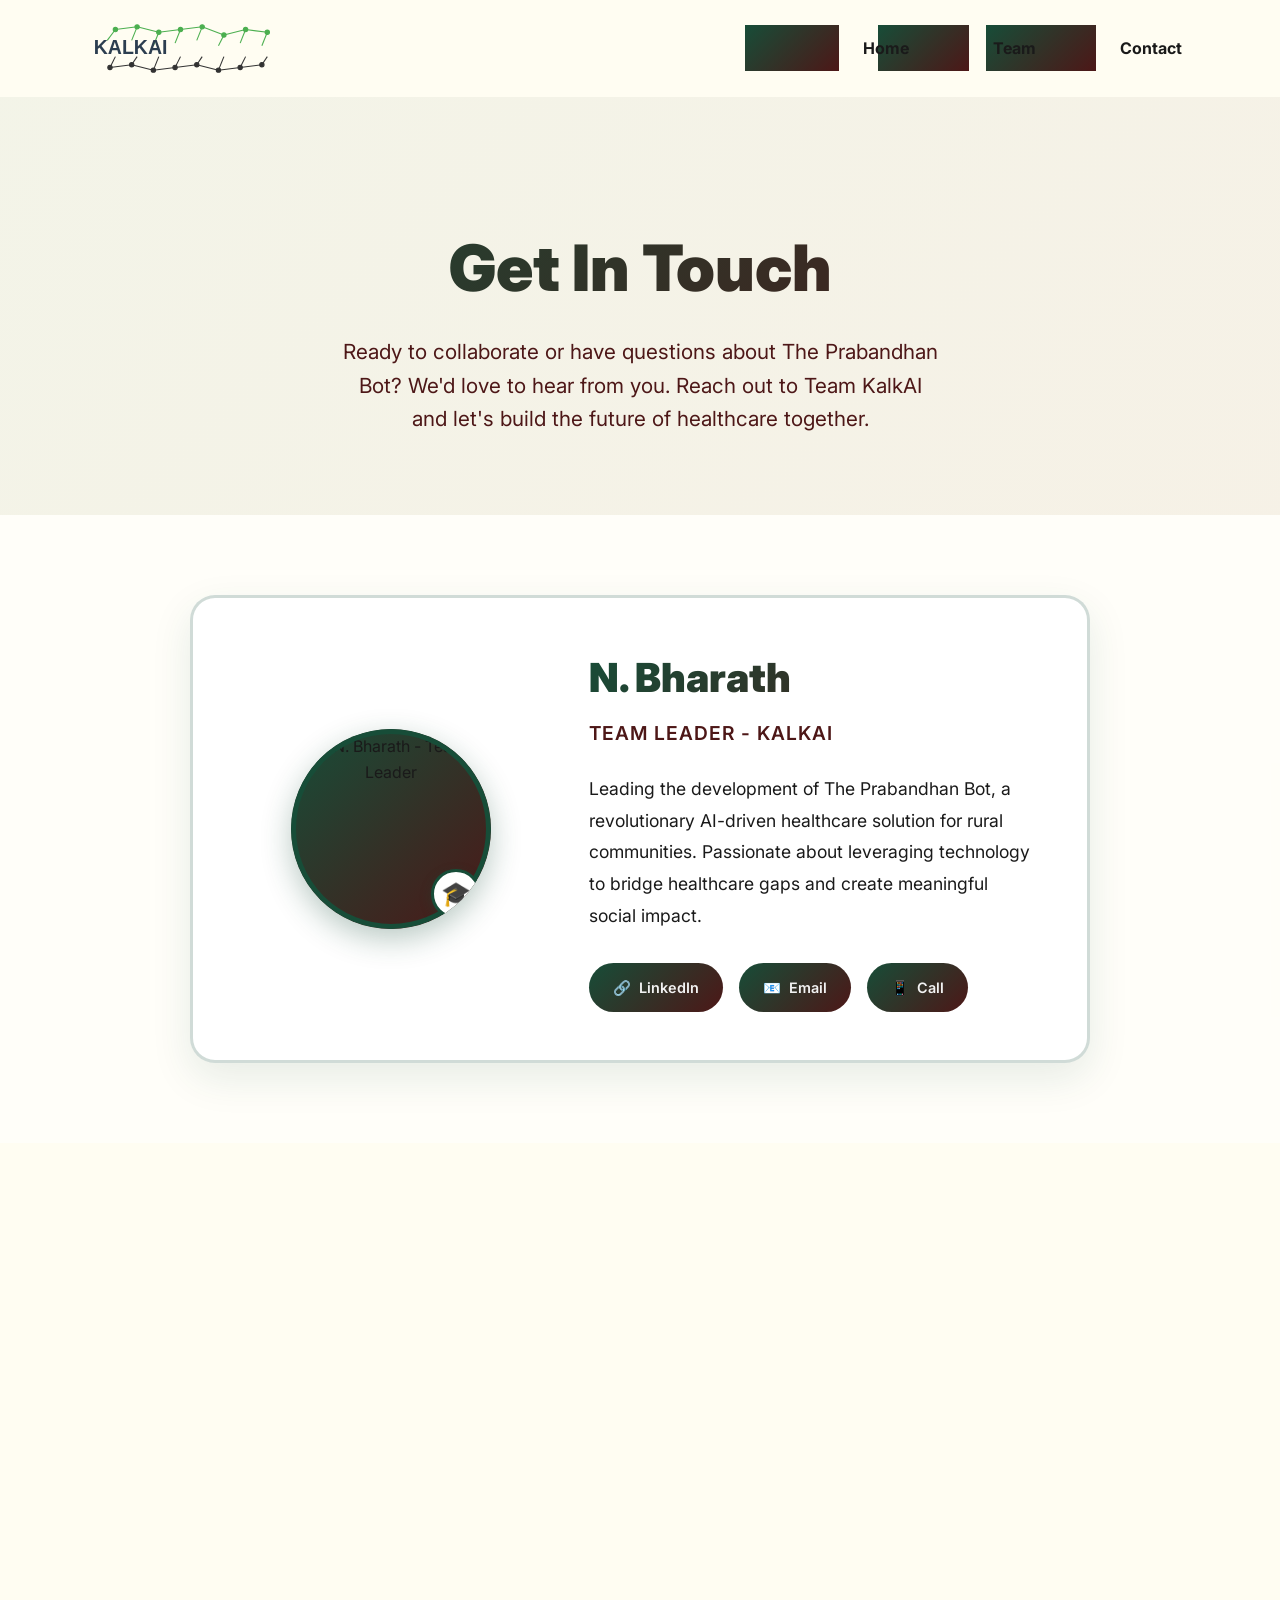
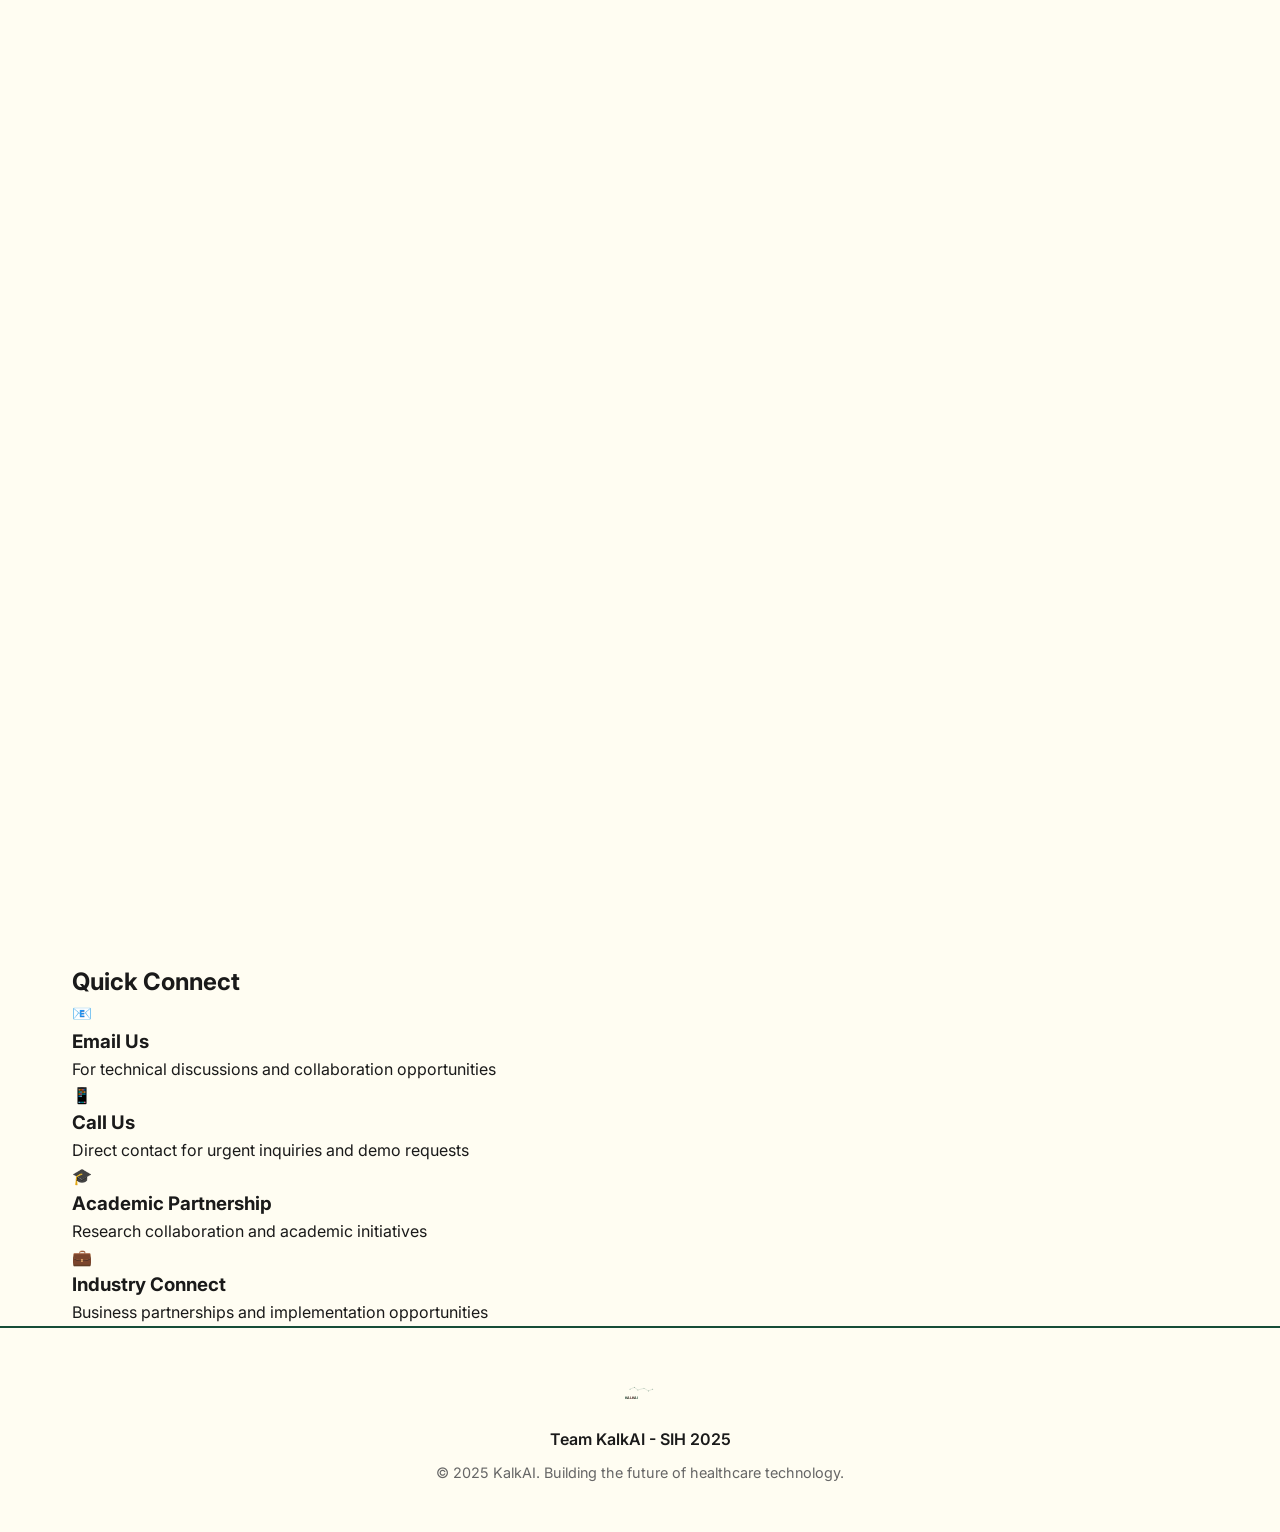
==== commit 1f6c933f: "Add files via upload" ====
--- a/contact.html
+++ b/contact.html
@@ -25,6 +25,65 @@
             line-height: 1.6;
             overflow-x: hidden;
             width: 100%;
+            opacity: 0;
+            animation: pageLoad 1.5s ease-out forwards;
+        }
+
+        /* Page Load Animation */
+        @keyframes pageLoad {
+            from {
+                opacity: 0;
+                transform: translateY(30px);
+            }
+            to {
+                opacity: 1;
+                transform: translateY(0);
+            }
+        }
+
+        /* Fade In Animation Classes */
+        .fade-in {
+            opacity: 0;
+            transform: translateY(50px);
+            transition: all 0.8s cubic-bezier(0.25, 0.46, 0.45, 0.94);
+        }
+
+        .fade-in.visible {
+            opacity: 1;
+            transform: translateY(0);
+        }
+
+        .slide-in-left {
+            opacity: 0;
+            transform: translateX(-50px);
+            transition: all 0.8s cubic-bezier(0.25, 0.46, 0.45, 0.94);
+        }
+
+        .slide-in-left.visible {
+            opacity: 1;
+            transform: translateX(0);
+        }
+
+        .slide-in-right {
+            opacity: 0;
+            transform: translateX(50px);
+            transition: all 0.8s cubic-bezier(0.25, 0.46, 0.45, 0.94);
+        }
+
+        .slide-in-right.visible {
+            opacity: 1;
+            transform: translateX(0);
+        }
+
+        .scale-in {
+            opacity: 0;
+            transform: scale(0.8);
+            transition: all 0.8s cubic-bezier(0.25, 0.46, 0.45, 0.94);
+        }
+
+        .scale-in.visible {
+            opacity: 1;
+            transform: scale(1);
         }
 
         .container {
@@ -43,7 +102,18 @@
             backdrop-filter: blur(20px);
             border-bottom: 2px solid #1a1a1a;
             z-index: 1000;
-            transition: all 0.3s ease;
+            transition: all 0.4s cubic-bezier(0.25, 0.46, 0.45, 0.94);
+            transform: translateY(-100%);
+            animation: headerSlideDown 1s ease-out 0.5s forwards;
+        }
+
+        @keyframes headerSlideDown {
+            from {
+                transform: translateY(-100%);
+            }
+            to {
+                transform: translateY(0);
+            }
         }
 
         .header-content {
@@ -90,17 +160,35 @@
             color: #1a1a1a;
             text-decoration: none;
             font-weight: 700;
-            transition: all 0.3s ease;
+            transition: all 0.4s cubic-bezier(0.25, 0.46, 0.45, 0.94);
             padding: 0.8rem 1.5rem;
             border-radius: 8px;
             border: 2px solid transparent;
+            position: relative;
+            overflow: hidden;
+        }
+
+        .nav-links a::before {
+            content: '';
+            position: absolute;
+            top: 0;
+            left: -100%;
+            width: 100%;
+            height: 100%;
+            background: linear-gradient(135deg, #174D38, #4D1717);
+            transition: all 0.4s cubic-bezier(0.25, 0.46, 0.45, 0.94);
+            z-index: -1;
+        }
+
+        .nav-links a:hover::before {
+            left: 0;
         }
 
         .nav-links a:hover {
-            background: linear-gradient(135deg, #174D38, #4D1717);
             color: #F2F2F2;
             border: 2px solid #174D38;
-            transform: translateY(-2px);
+            transform: translateY(-3px) scale(1.05);
+            box-shadow: 0 10px 25px rgba(23, 77, 56, 0.3);
         }
 
         /* Contact Hero */
@@ -403,8 +491,9 @@
             border-radius: 10px;
             font-family: 'Inter', sans-serif;
             font-size: 1rem;
-            transition: all 0.3s ease;
+            transition: all 0.4s cubic-bezier(0.25, 0.46, 0.45, 0.94);
             background: #FFFDF2;
+            transform: translateY(0);
         }
 
         .form-group input:focus,
@@ -412,7 +501,33 @@
         .form-group select:focus {
             outline: none;
             border-color: #174D38;
-            box-shadow: 0 0 0 3px rgba(23, 77, 56, 0.1);
+            box-shadow: 0 0 0 4px rgba(23, 77, 56, 0.1), 0 10px 30px rgba(23, 77, 56, 0.15);
+            transform: translateY(-2px) scale(1.02);
+            background: #FFFFFF;
+        }
+
+        .form-group input:hover,
+        .form-group textarea:hover,
+        .form-group select:hover {
+            border-color: rgba(23, 77, 56, 0.4);
+            transform: translateY(-1px);
+            box-shadow: 0 5px 15px rgba(23, 77, 56, 0.1);
+        .form-group input:focus,
+        .form-group textarea:focus,
+        .form-group select:focus {
+            outline: none;
+            border-color: #174D38;
+            box-shadow: 0 0 0 4px rgba(23, 77, 56, 0.1), 0 10px 30px rgba(23, 77, 56, 0.15);
+            transform: translateY(-2px) scale(1.02);
+            background: #FFFFFF;
+        }
+
+        .form-group input:hover,
+        .form-group textarea:hover,
+        .form-group select:hover {
+            border-color: rgba(23, 77, 56, 0.4);
+            transform: translateY(-1px);
+            box-shadow: 0 5px 15px rgba(23, 77, 56, 0.1);
         }
 
         .form-group textarea {
@@ -430,13 +545,34 @@
             font-size: 1rem;
             font-weight: 700;
             cursor: pointer;
-            transition: all 0.3s ease;
+            transition: all 0.4s cubic-bezier(0.25, 0.46, 0.45, 0.94);
             width: 100%;
+            position: relative;
+            overflow: hidden;
+        }
+
+        .submit-btn::before {
+            content: '';
+            position: absolute;
+            top: 0;
+            left: -100%;
+            width: 100%;
+            height: 100%;
+            background: linear-gradient(135deg, #4D1717, #174D38);
+            transition: all 0.4s cubic-bezier(0.25, 0.46, 0.45, 0.94);
+        }
+
+        .submit-btn:hover::before {
+            left: 0;
         }
 
         .submit-btn:hover {
-            transform: translateY(-2px);
-            box-shadow: 0 10px 25px rgba(23, 77, 56, 0.3);
+            transform: translateY(-3px) scale(1.02);
+            box-shadow: 0 15px 35px rgba(23, 77, 56, 0.4);
+        }
+
+        .submit-btn:active {
+            transform: translateY(-1px) scale(0.98);
         }
 
         /* Notification Styles */
@@ -939,10 +1075,10 @@
         <div class="container">
             <div class="contact-grid">
                 <!-- Contact Information -->
-                <div class="contact-info">
-                    <h3>Contact Information</h3>
+                <div class="contact-info fade-in">
+                    <h3 class="slide-in-left">Contact Information</h3>
                     
-                    <div class="contact-item">
+                    <div class="contact-item scale-in">
                         <div class="contact-icon mentor-photo">
                             <img src="dr-bahubali-shiragapur.png" alt="Dr. Bahubali Shiragapur">
                         </div>
@@ -955,7 +1091,7 @@
                         </div>
                     </div>
 
-                    <div class="contact-item">
+                    <div class="contact-item scale-in">
                         <div class="contact-icon mentor-photo">
                             <img src="n-bharath-engineering.jpg" alt="N. Bharath">
                         </div>
@@ -1008,25 +1144,25 @@
                 </div>
 
                 <!-- Contact Form -->
-                <div class="contact-form">
-                    <h3>Send us a Message</h3>
-                    <form id="contactForm">
-                        <div class="form-group">
+                <div class="contact-form slide-in-right">
+                    <h3 class="fade-in">Send us a Message</h3>
+                    <form id="contactForm" class="fade-in">
+                        <div class="form-group fade-in">
                             <label for="name">Full Name</label>
                             <input type="text" id="name" name="name" required>
                         </div>
 
-                        <div class="form-group">
+                        <div class="form-group fade-in">
                             <label for="email">Email Address</label>
                             <input type="email" id="email" name="email" required>
                         </div>
 
-                        <div class="form-group">
+                        <div class="form-group fade-in">
                             <label for="organization">Organization/Institution</label>
                             <input type="text" id="organization" name="organization">
                         </div>
 
-                        <div class="form-group">
+                        <div class="form-group fade-in">
                             <label for="subject">Subject</label>
                             <select id="subject" name="subject" required>
                                 <option value="">Select a subject</option>
@@ -1219,6 +1355,87 @@
                 header.style.boxShadow = 'none';
             }
         });
+
+        // Enhanced Animation System
+        function initAnimations() {
+            const animatedElements = document.querySelectorAll('.fade-in, .slide-in-left, .slide-in-right, .scale-in');
+            
+            const observerOptions = {
+                threshold: 0.1,
+                rootMargin: '0px 0px -50px 0px'
+            };
+
+            const observer = new IntersectionObserver((entries) => {
+                entries.forEach((entry, index) => {
+                    if (entry.isIntersecting) {
+                        setTimeout(() => {
+                            entry.target.classList.add('visible');
+                        }, index * 100); // Stagger animations
+                        observer.unobserve(entry.target);
+                    }
+                });
+            }, observerOptions);
+
+            animatedElements.forEach((element) => {
+                observer.observe(element);
+            });
+        }
+
+        // Add floating animation to form elements
+        function addFloatingAnimations() {
+            const formGroups = document.querySelectorAll('.form-group');
+            
+            formGroups.forEach((group, index) => {
+                group.style.animationDelay = `${index * 0.1}s`;
+                group.style.animation = 'floatIn 0.8s ease-out forwards';
+            });
+        }
+
+        // Add CSS keyframes for floating animation
+        const floatingStyles = `
+            @keyframes floatIn {
+                from {
+                    opacity: 0;
+                    transform: translateY(30px) rotate(-2deg);
+                }
+                to {
+                    opacity: 1;
+                    transform: translateY(0) rotate(0deg);
+                }
+            }
+            
+            .form-group {
+                opacity: 0;
+            }
+        `;
+
+        // Inject floating animation styles
+        const styleSheet = document.createElement('style');
+        styleSheet.textContent = floatingStyles;
+        document.head.appendChild(styleSheet);
+
+        // Initialize everything when page loads
+        document.addEventListener('DOMContentLoaded', () => {
+            initAnimations();
+            setTimeout(addFloatingAnimations, 1000); // Delay form animations
+        });
+
+        // Add interactive hover effects for contact items
+        document.addEventListener('DOMContentLoaded', () => {
+            const contactItems = document.querySelectorAll('.contact-item');
+            
+            contactItems.forEach(item => {
+                item.addEventListener('mouseenter', () => {
+                    item.style.transform = 'translateY(-5px) scale(1.02)';
+                    item.style.boxShadow = '0 15px 35px rgba(23, 77, 56, 0.15)';
+                });
+                
+                item.addEventListener('mouseleave', () => {
+                    item.style.transform = 'translateY(0) scale(1)';
+                    item.style.boxShadow = 'none';
+                });
+            });
+        });
     </script>
 </body>
 </html>
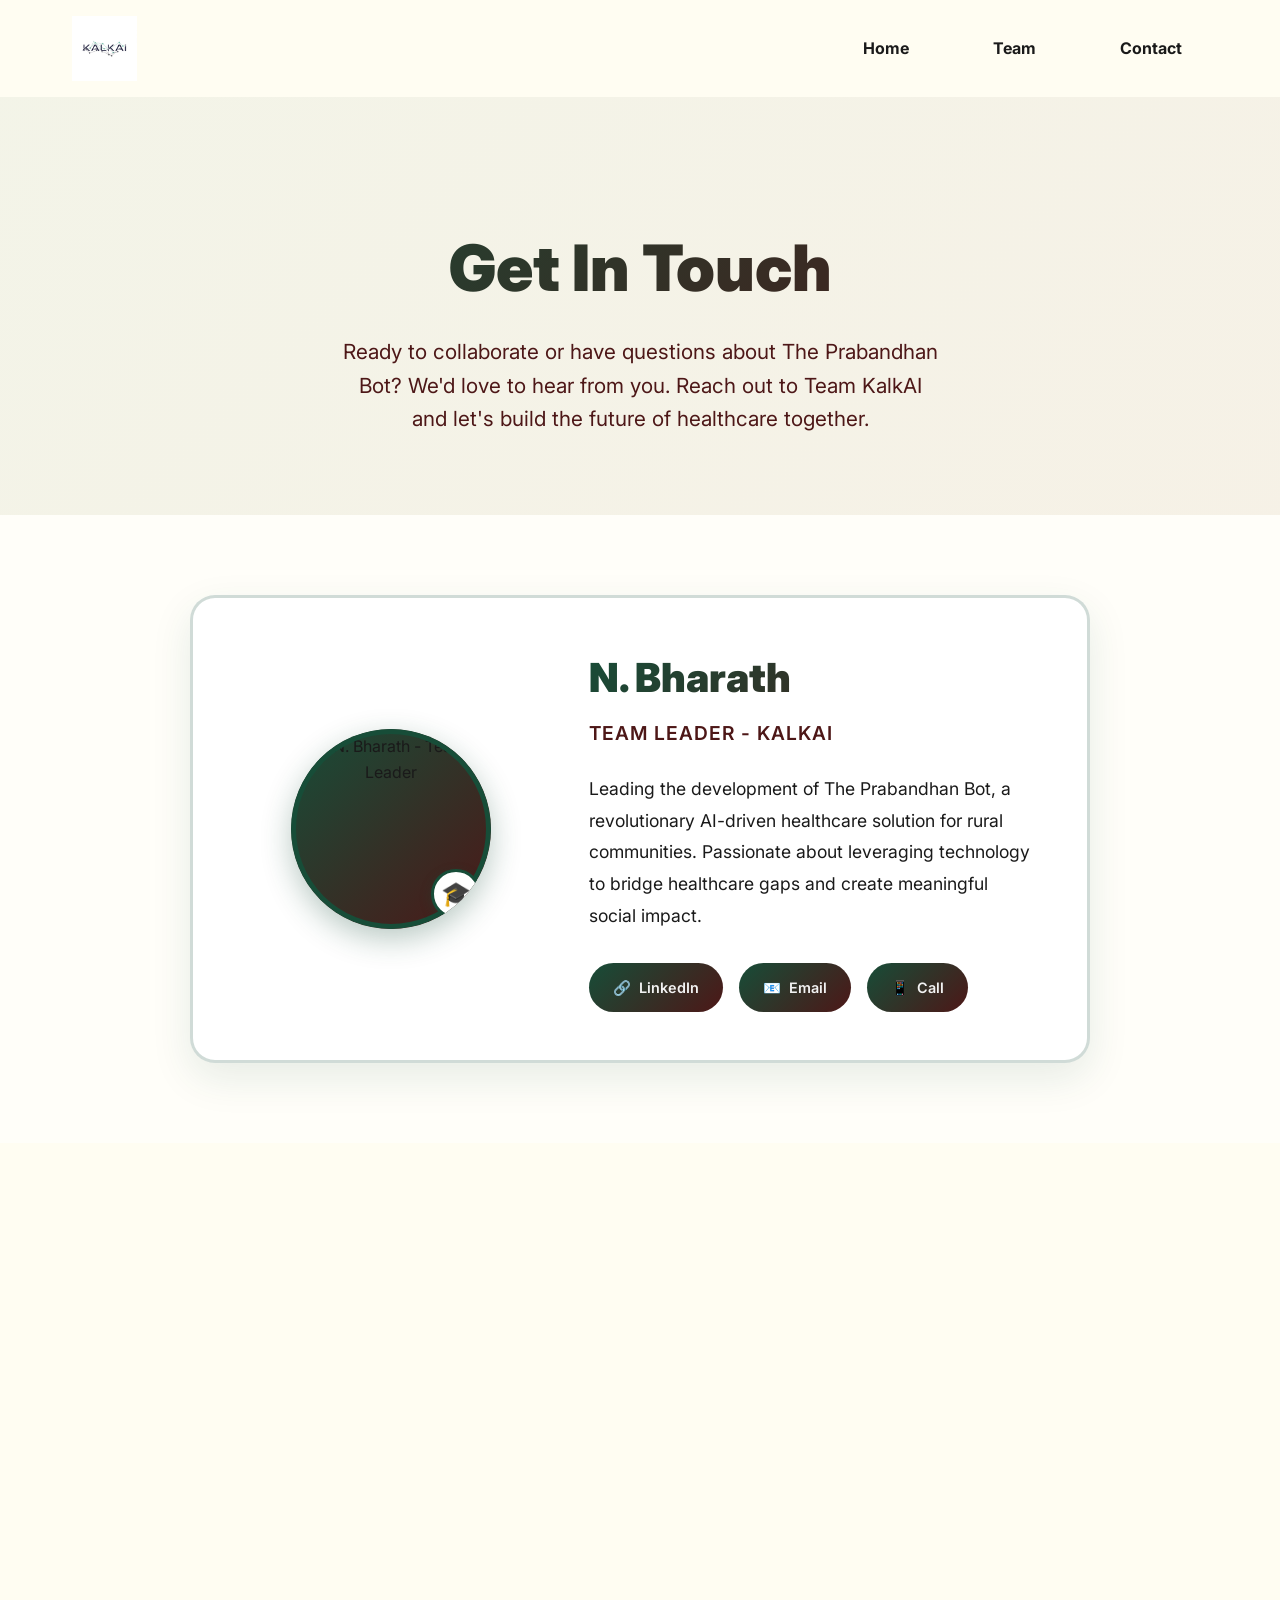
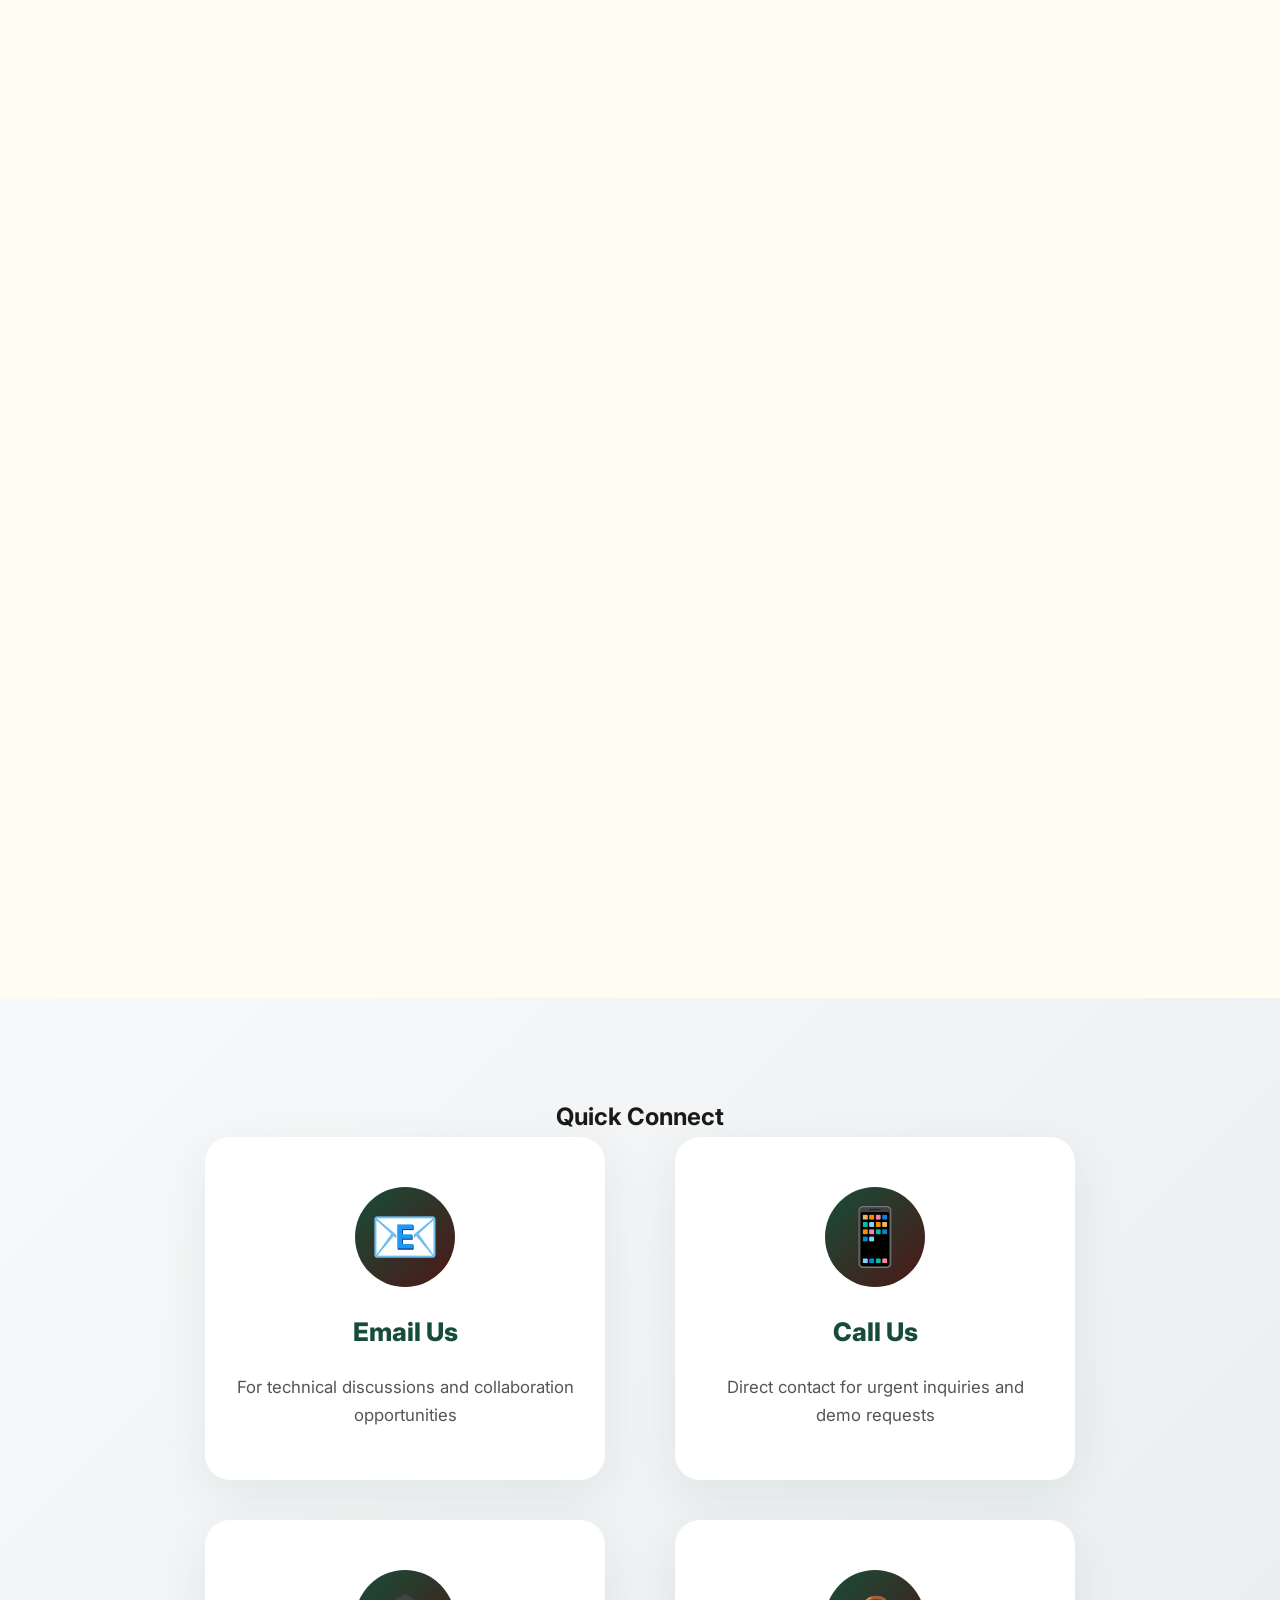
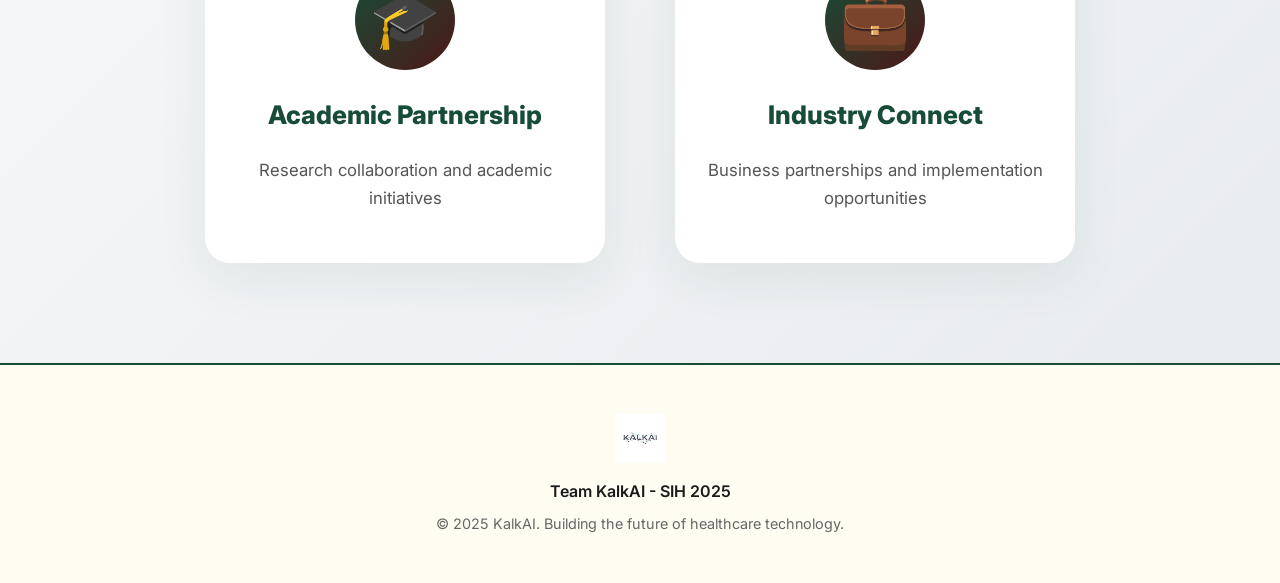
==== commit 1accb35a: "Add files via upload" ====
--- a/contact.html
+++ b/contact.html
@@ -160,35 +160,19 @@
             color: #1a1a1a;
             text-decoration: none;
             font-weight: 700;
-            transition: all 0.4s cubic-bezier(0.25, 0.46, 0.45, 0.94);
+            transition: all 0.3s ease;
             padding: 0.8rem 1.5rem;
             border-radius: 8px;
             border: 2px solid transparent;
-            position: relative;
-            overflow: hidden;
-        }
-
-        .nav-links a::before {
-            content: '';
-            position: absolute;
-            top: 0;
-            left: -100%;
-            width: 100%;
-            height: 100%;
+            display: inline-block;
+        }
+
+        .nav-links a:hover {
             background: linear-gradient(135deg, #174D38, #4D1717);
-            transition: all 0.4s cubic-bezier(0.25, 0.46, 0.45, 0.94);
-            z-index: -1;
-        }
-
-        .nav-links a:hover::before {
-            left: 0;
-        }
-
-        .nav-links a:hover {
             color: #F2F2F2;
             border: 2px solid #174D38;
-            transform: translateY(-3px) scale(1.05);
-            box-shadow: 0 10px 25px rgba(23, 77, 56, 0.3);
+            transform: translateY(-2px);
+            box-shadow: 0 8px 20px rgba(23, 77, 56, 0.3);
         }
 
         /* Contact Hero */
@@ -375,6 +359,7 @@
             padding: 80px 0;
         }
 
+        /* CACHE BUST - CONTACT FORM BALANCE UPDATE 2025 */
         .contact-grid {
             display: grid;
             grid-template-columns: 1fr 1fr;
@@ -383,21 +368,28 @@
         }
 
         .contact-info {
-            background: #FFFFFF;
-            padding: 3rem;
-            border-radius: 25px;
-            border: 3px solid rgba(23, 77, 56, 0.2);
-            box-shadow: 0 15px 40px rgba(23, 77, 56, 0.1);
+            background: #FFFFFF !important;
+            padding: 4rem 3.5rem !important;
+            border-radius: 30px !important;
+            border: 2px solid rgba(23, 77, 56, 0.12) !important;
+            box-shadow: 0 30px 100px rgba(23, 77, 56, 0.15) !important;
+            max-width: 700px !important;
+            margin: 0 auto !important;
+            backdrop-filter: blur(25px) !important;
+            position: relative !important;
+            overflow: hidden !important;
         }
 
         .contact-info h3 {
-            font-size: 2rem;
+            font-size: 2.2rem;
             font-weight: 800;
             background: linear-gradient(135deg, #174D38, #4D1717);
             -webkit-background-clip: text;
             -webkit-text-fill-color: transparent;
             background-clip: text;
             margin-bottom: 2rem;
+            text-align: center;
+            position: relative;
         }
 
         .contact-item {
@@ -453,33 +445,95 @@
         }
 
         /* Contact Form */
+        /* Beautiful Contact Form Section */
         .contact-form {
-            background: #FFFFFF;
-            padding: 3rem;
-            border-radius: 25px;
-            border: 3px solid rgba(23, 77, 56, 0.2);
-            box-shadow: 0 15px 40px rgba(23, 77, 56, 0.1);
+            background: linear-gradient(135deg, rgba(255, 255, 255, 0.98), rgba(247, 250, 252, 0.98)) !important;
+            padding: 4rem 3.5rem !important;
+            border-radius: 30px !important;
+            border: 2px solid rgba(23, 77, 56, 0.12) !important;
+            box-shadow: 0 30px 100px rgba(23, 77, 56, 0.15) !important;
+            backdrop-filter: blur(25px) !important;
+            max-width: 700px !important;
+            margin: 0 auto !important;
+            position: relative !important;
+            overflow: hidden !important;
         }
 
         .contact-form h3 {
+            font-size: 2.2rem;
+            font-weight: 800;
+            color: #174D38;
+            margin-bottom: 2rem;
+            text-align: center;
+            position: relative;
+        }
+
+        .contact-form h3::after {
+            content: '';
+            position: absolute;
+            bottom: -10px;
+            left: 50%;
+            transform: translateX(-50%);
+            width: 60px;
+            height: 3px;
+            background: linear-gradient(135deg, #174D38, #4D1717);
+            border-radius: 2px;
+        }        
+        
+        .contact-form h3 {
+            color: #174D38;
             font-size: 2rem;
             font-weight: 800;
+            margin-bottom: 40px;
+            text-align: center;
             background: linear-gradient(135deg, #174D38, #4D1717);
             -webkit-background-clip: text;
             -webkit-text-fill-color: transparent;
             background-clip: text;
-            margin-bottom: 2rem;
-        }
-
+        }
+        
         .form-group {
-            margin-bottom: 1.5rem;
+            margin-bottom: 30px;
+            position: relative;
         }
 
         .form-group label {
             display: block;
-            font-weight: 600;
-            color: #1a1a1a;
-            margin-bottom: 0.5rem;
+            font-weight: 700;
+            color: #174D38;
+            margin-bottom: 12px;
+            font-size: 1.05rem;
+            letter-spacing: 0.5px;
+        }
+
+        .form-group input,
+        .form-group textarea,
+        .form-group select {
+            width: 100%;
+            padding: 18px 25px;
+            border: 2px solid rgba(23, 77, 56, 0.15);
+            border-radius: 15px;
+            font-size: 1.05rem;
+            background: rgba(255, 255, 255, 0.9);
+            backdrop-filter: blur(10px);
+            transition: all 0.3s ease;
+            font-family: 'Inter', sans-serif;
+            box-sizing: border-box;
+        }
+
+        .form-group input:focus,
+        .form-group textarea:focus,
+        .form-group select:focus {
+            outline: none;
+            border-color: #174D38;
+            background: rgba(255, 255, 255, 1);
+            box-shadow: 0 0 25px rgba(23, 77, 56, 0.15);
+            transform: translateY(-2px);
+        }
+
+        .form-group textarea {
+            min-height: 140px;
+            resize: vertical;
         }
 
         .form-group input,
@@ -535,20 +589,32 @@
             resize: vertical;
         }
 
-        .submit-btn {
-            background: linear-gradient(135deg, #174D38, #4D1717);
-            color: #F2F2F2;
-            border: none;
-            padding: 1rem 2rem;
-            border-radius: 50px;
-            font-family: 'Inter', sans-serif;
-            font-size: 1rem;
-            font-weight: 700;
-            cursor: pointer;
-            transition: all 0.4s cubic-bezier(0.25, 0.46, 0.45, 0.94);
-            width: 100%;
-            position: relative;
-            overflow: hidden;
+        /* FINAL SUBMIT BUTTON OVERRIDE - CACHE BUST 2025 */
+        form #contactForm .submit-btn,
+        .contact-form .submit-btn,
+        button.submit-btn {
+            background: linear-gradient(135deg, #174D38, #4D1717) !important;
+            color: #F2F2F2 !important;
+            border: none !important;
+            padding: 25px 70px !important;
+            border-radius: 50px !important;
+            font-family: 'Inter', sans-serif !important;
+            font-size: 1.3rem !important;
+            font-weight: 800 !important;
+            cursor: pointer !important;
+            transition: all 0.4s cubic-bezier(0.25, 0.46, 0.45, 0.94) !important;
+            width: 100% !important;
+            max-width: 100% !important;
+            margin: 0 auto !important;
+            display: block !important;
+            position: relative !important;
+            overflow: hidden !important;
+            text-transform: uppercase !important;
+            letter-spacing: 2px !important;
+            box-shadow: 0 20px 60px rgba(23, 77, 56, 0.3) !important;
+            backdrop-filter: blur(10px) !important;
+            border: 3px solid rgba(255, 255, 255, 0.1) !important;
+            min-height: 70px !important;
         }
 
         .submit-btn::before {
@@ -558,8 +624,8 @@
             left: -100%;
             width: 100%;
             height: 100%;
-            background: linear-gradient(135deg, #4D1717, #174D38);
-            transition: all 0.4s cubic-bezier(0.25, 0.46, 0.45, 0.94);
+            background: linear-gradient(135deg, rgba(255, 255, 255, 0.2), rgba(255, 255, 255, 0.1));
+            transition: all 0.6s cubic-bezier(0.25, 0.46, 0.45, 0.94);
         }
 
         .submit-btn:hover::before {
@@ -567,12 +633,69 @@
         }
 
         .submit-btn:hover {
-            transform: translateY(-3px) scale(1.02);
-            box-shadow: 0 15px 35px rgba(23, 77, 56, 0.4);
+            transform: translateY(-4px) scale(1.02);
+            box-shadow: 0 25px 80px rgba(23, 77, 56, 0.4);
+            background: linear-gradient(135deg, #1a5a42, #5a1a1a);
+            border-color: rgba(255, 255, 255, 0.2);
         }
 
         .submit-btn:active {
-            transform: translateY(-1px) scale(0.98);
+            transform: translateY(-2px) scale(0.98);
+            box-shadow: 0 15px 50px rgba(23, 77, 56, 0.3);
+        }
+
+        .submit-btn:focus {
+            outline: none;
+            box-shadow: 0 0 40px rgba(23, 77, 56, 0.5), 0 25px 80px rgba(23, 77, 56, 0.4);
+        }
+
+        .btn-text {
+            position: relative;
+            z-index: 2;
+        }
+
+        .btn-icon {
+            margin-left: 15px;
+            font-size: 1.4rem;
+            transition: all 0.4s ease;
+            position: relative;
+            z-index: 2;
+        }
+
+        .submit-btn:hover .btn-icon {
+            transform: translateX(8px) rotate(20deg);
+        }
+
+        .form-submit {
+            text-align: center !important;
+            margin-top: 50px !important;
+            padding-top: 35px !important;
+            border-top: 2px solid rgba(23, 77, 56, 0.1) !important;
+            position: relative !important;
+        }
+
+        .form-submit::before {
+            content: '';
+            position: absolute;
+            top: -1px;
+            left: 50%;
+            transform: translateX(-50%);
+            width: 100px;
+            height: 2px;
+            background: linear-gradient(135deg, #174D38, #4D1717);
+            border-radius: 2px;
+        }
+
+        .form-submit::before {
+            content: '';
+            position: absolute;
+            top: -1px;
+            left: 50%;
+            transform: translateX(-50%);
+            width: 80px;
+            height: 2px;
+            background: linear-gradient(135deg, #174D38, #4D1717);
+            border-radius: 2px;
         }
 
         /* Notification Styles */
@@ -636,67 +759,145 @@
             }
         }
 
-        /* Quick Contact Cards */
-        .quick-contact {
-            padding: 60px 0;
-            background: rgba(255, 255, 255, 0.5);
-        }
-
-        .quick-contact h2 {
-            text-align: center;
-            font-size: 2.5rem;
-            font-weight: 900;
+        /* UPDATED: Beautiful Quick Connect Section - Force Refresh */
+        .quick-connect-section {
+            padding: 100px 0 !important;
+            background: linear-gradient(135deg, #f8f9fa 0%, #e9ecef 100%) !important;
+            position: relative !important;
+            overflow: hidden !important;
+        }
+
+        .quick-connect-section::before {
+            content: '';
+            position: absolute;
+            top: 0;
+            left: 0;
+            right: 0;
+            bottom: 0;
+            background: radial-gradient(circle at 20% 80%, rgba(23, 77, 56, 0.05) 0%, transparent 50%),
+                        radial-gradient(circle at 80% 20%, rgba(77, 23, 23, 0.05) 0%, transparent 50%);
+            pointer-events: none;
+        }
+
+        .section-header-center {
+            text-align: center !important;
+            margin-bottom: 60px !important;
+            position: relative !important;
+            z-index: 2 !important;
+        }
+
+        .section-header-center h2 {
+            font-size: 3.5rem !important;
+            font-weight: 900 !important;
+            background: linear-gradient(135deg, #174D38, #4D1717) !important;
+            -webkit-background-clip: text !important;
+            -webkit-text-fill-color: transparent !important;
+            background-clip: text !important;
+            margin: 0 !important;
+            text-align: center !important;
+            position: relative !important;
+        }
+
+        .section-header-center h2::after {
+            content: '';
+            position: absolute;
+            bottom: -15px;
+            left: 50%;
+            transform: translateX(-50%);
+            width: 120px;
+            height: 4px;
             background: linear-gradient(135deg, #174D38, #4D1717);
-            -webkit-background-clip: text;
-            -webkit-text-fill-color: transparent;
-            background-clip: text;
-            margin-bottom: 3rem;
-        }
-
-        .quick-grid {
-            display: grid;
-            grid-template-columns: repeat(auto-fit, minmax(300px, 1fr));
-            gap: 2rem;
-        }
-
-        .quick-card {
-            background: #FFFFFF;
-            padding: 2rem;
-            border-radius: 20px;
-            border: 3px solid rgba(23, 77, 56, 0.2);
-            text-align: center;
-            transition: all 0.3s ease;
-        }
-
-        .quick-card:hover {
-            transform: translateY(-8px);
-            border-color: #174D38;
-            box-shadow: 0 15px 40px rgba(23, 77, 56, 0.2);
-        }
-
-        .quick-card-icon {
-            width: 80px;
-            height: 80px;
+            border-radius: 2px;
+        }
+
+        .connect-grid {
+            display: flex !important;
+            flex-wrap: wrap !important;
+            justify-content: center !important;
+            align-items: stretch !important;
+            gap: 30px !important;
+            max-width: 1400px !important;
+            margin: 0 auto !important;
+            padding: 0 20px !important;
+            position: relative !important;
+            z-index: 2 !important;
+        }
+
+        .connect-card {
+            background: linear-gradient(135deg, rgba(255, 255, 255, 0.95), rgba(255, 255, 255, 0.85)) !important;
+            border-radius: 25px !important;
+            padding: 50px 30px !important;
+            text-align: center !important;
+            box-shadow: 0 15px 50px rgba(23, 77, 56, 0.08) !important;
+            transition: all 0.4s cubic-bezier(0.25, 0.46, 0.45, 0.94) !important;
+            flex: 1 !important;
+            min-width: 280px !important;
+            max-width: 320px !important;
+            border: 1px solid rgba(23, 77, 56, 0.1) !important;
+            position: relative !important;
+            overflow: hidden !important;
+            backdrop-filter: blur(10px) !important;
+        }
+
+        .connect-card::before {
+            content: '';
+            position: absolute;
+            top: 0;
+            left: 0;
+            right: 0;
+            height: 5px;
             background: linear-gradient(135deg, #174D38, #4D1717);
-            border-radius: 50%;
-            display: flex;
-            align-items: center;
-            justify-content: center;
-            margin: 0 auto 1.5rem;
-            font-size: 2rem;
-            color: #F2F2F2;
-        }
-
-        .quick-card h3 {
-            font-size: 1.3rem;
-            font-weight: 700;
-            color: #1a1a1a;
-            margin-bottom: 1rem;
-        }
-
-        .quick-card p {
-            color: #4D1717;
-            font-weight: 500;
+        }
+
+        .connect-card:hover {
+            transform: translateY(-15px) scale(1.02) !important;
+            box-shadow: 0 25px 70px rgba(23, 77, 56, 0.15) !important;
+            border-color: rgba(23, 77, 56, 0.2) !important;
+        }
+
+        .card-icon {
+            font-size: 3.5rem !important;
+            margin-bottom: 25px !important;
+            background: linear-gradient(135deg, #174D38, #4D1717) !important;
+            width: 100px !important;
+            height: 100px !important;
+            border-radius: 50% !important;
+            display: flex !important;
+            align-items: center !important;
+            justify-content: center !important;
+            margin: 0 auto 25px !important;
+            transition: all 0.4s ease !important;
+            box-shadow: 0 10px 30px rgba(23, 77, 56, 0.2) !important;
+        }
+
+        .connect-card:hover .card-icon {
+            transform: scale(1.1) rotate(10deg) !important;
+            box-shadow: 0 15px 40px rgba(23, 77, 56, 0.3) !important;
+        }
+
+        .connect-card h3 {
+            font-size: 1.6rem !important;
+            font-weight: 800 !important;
+            color: #174D38 !important;
+            margin-bottom: 20px !important;
+            transition: all 0.3s ease !important;
+        }
+
+        .connect-card:hover h3 {
+            color: #4D1717 !important;
+            transform: translateY(-2px) !important;
+        }
+
+        .connect-card p {
+            color: #555 !important;
+            line-height: 1.7 !important;
+            font-size: 1.05rem !important;
+            font-weight: 500 !important;
+            transition: color 0.3s ease !important;
+        }
+
+        .connect-card:hover p {
+            color: #333 !important;
         }
 
         /* Enhanced Mobile Responsiveness */
@@ -749,6 +950,31 @@
                 padding: 0.4rem 0.7rem !important;
                 font-size: 0.75rem !important;
                 white-space: nowrap !important;
+            }
+
+            .submit-btn {
+                width: 100%;
+                max-width: 100%;
+                padding: 20px 40px;
+                font-size: 1.1rem;
+                margin: 0 auto;
+                display: block;
+                letter-spacing: 1px;
+            }
+
+            .form-submit {
+                margin-top: 40px;
+                padding-top: 25px;
+            }
+
+            .connect-grid {
+                grid-template-columns: 1fr !important;
+                gap: 30px !important;
+                max-width: 400px !important;
+            }
+
+            .connect-card {
+                max-width: none !important;
             }
             
             .contact-hero {
@@ -903,13 +1129,47 @@
                 width: 100% !important;
             }
 
-            .quick-contact {
-                padding: 25px 0 !important;
-            }
-            
-            .quick-contact h2 {
-                font-size: 1.6rem !important;
-                margin-bottom: 1.5rem !important;
+            /* Beautiful Mobile Quick Connect */
+            .quick-connect-section {
+                padding: 60px 0 !important;
+            }
+            
+            .section-header-center h2 {
+                font-size: 2.5rem !important;
+                margin-bottom: 2rem !important;
+                padding: 0 1rem !important;
+            }
+
+            .connect-grid {
+                flex-direction: column !important;
+                align-items: center !important;
+                gap: 25px !important;
+                padding: 0 20px !important;
+            }
+
+            .connect-card {
+                padding: 40px 25px !important;
+                min-width: auto !important;
+                max-width: 350px !important;
+                width: 100% !important;
+            }
+
+            .card-icon {
+                width: 80px !important;
+                height: 80px !important;
+                font-size: 2.5rem !important;
+                margin-bottom: 20px !important;
+            }
+
+            .connect-card h3 {
+                font-size: 1.4rem !important;
+                margin-bottom: 15px !important;
+            }
+
+            .connect-card p {
+                font-size: 1rem !important;
+                line-height: 1.6 !important;
+            }
             }
             
             .quick-grid {
@@ -995,9 +1255,31 @@
             }
             
             .contact-info, .contact-form {
-                padding: 1rem 0.5rem !important;
-                margin: 0 5px !important;
-                width: calc(100% - 10px) !important;
+                padding: 2.5rem 2rem !important;
+                margin: 1rem 0 !important;
+                width: 100% !important;
+                max-width: 100% !important;
+            }
+
+            .contact-grid {
+                grid-template-columns: 1fr !important;
+                gap: 2rem !important;
+            }
+
+            .form-group {
+                margin-bottom: 25px !important;
+            }
+
+            .submit-btn {
+                padding: 20px 50px !important;
+                font-size: 1.1rem !important;
+                min-height: 60px !important;
+                letter-spacing: 1.5px !important;
+            }
+
+            .form-submit {
+                margin-top: 40px !important;
+                padding-top: 30px !important;
             }
             
             .quick-card {
@@ -1014,7 +1296,7 @@
         <div class="container">
             <div class="header-content">
                 <a href="index.html" class="logo">
-                    <img src="kalkai-logo.svg" alt="KalkAI Logo">
+                    <img src="kalkai-new-logo.jpg" alt="KalkAI Logo">
                 </a>
                 <nav>
                     <ul class="nav-links">
@@ -1042,7 +1324,7 @@
                 <div class="profile-images">
                     <div class="profile-main">
                         <div class="profile-avatar">
-                            <img src="n-bharath-engineering.jpg" alt="N. Bharath - Team Leader">
+                            <img src="assets/images/n-bharath-engineering.jpg" alt="N. Bharath - Team Leader">
                             <div class="avatar-badge">🎓</div>
                         </div>
                     </div>
@@ -1080,7 +1362,7 @@
                     
                     <div class="contact-item scale-in">
                         <div class="contact-icon mentor-photo">
-                            <img src="dr-bahubali-shiragapur.png" alt="Dr. Bahubali Shiragapur">
+                            <img src="assets/images/dr-bahubali-shiragapur.png" alt="Dr. Bahubali Shiragapur">
                         </div>
                         <div class="contact-details">
                             <h4>Project Mentor</h4>
@@ -1093,7 +1375,7 @@
 
                     <div class="contact-item scale-in">
                         <div class="contact-icon mentor-photo">
-                            <img src="n-bharath-engineering.jpg" alt="N. Bharath">
+                            <img src="assets/images/n-bharath-engineering.jpg" alt="N. Bharath">
                         </div>
                         <div class="contact-details">
                             <h4>Team Leader</h4>
@@ -1174,12 +1456,17 @@
                             </select>
                         </div>
 
-                        <div class="form-group">
+                        <div class="form-group fade-in">
                             <label for="message">Message</label>
                             <textarea id="message" name="message" placeholder="Tell us more about your inquiry..." required></textarea>
                         </div>
 
-                        <button type="submit" class="submit-btn">Send Message</button>
+                        <div class="form-submit">
+                            <button type="submit" class="submit-btn" style="background: linear-gradient(135deg, #174D38, #4D1717) !important; color: #F2F2F2 !important; border: none !important; padding: 25px 70px !important; border-radius: 50px !important; font-family: 'Inter', sans-serif !important; font-size: 1.3rem !important; font-weight: 800 !important; width: 100% !important; min-height: 70px !important; text-transform: uppercase !important; letter-spacing: 2px !important; box-shadow: 0 20px 60px rgba(23, 77, 56, 0.3) !important;">
+                                <span class="btn-text">Send Message</span>
+                                <span class="btn-icon">🚀</span>
+                            </button>
+                        </div>
                     </form>
                 </div>
             </div>
@@ -1187,32 +1474,31 @@
     </section>
 
     <!-- Quick Contact -->
-    <section class="quick-contact">
+    <section class="quick-connect-section" style="padding: 100px 0; background: linear-gradient(135deg, #f8f9fa 0%, #e9ecef 100%); text-align: center;">
         <div class="container">
-            <h2>Quick Connect</h2>
-            <div class="quick-grid">
-                <div class="quick-card">
-                    <div class="quick-card-icon">📧</div>
-                    <h3>Email Us</h3>
-                    <p>For technical discussions and collaboration opportunities</p>
+            <div class="section-header-center">
+                <h2>Quick Connect</h2>
+            </div>
+            <div class="connect-grid" style="display: grid; grid-template-columns: repeat(2, 1fr); gap: 40px; max-width: 900px; margin: 0 auto; justify-items: center;">
+                <div class="connect-card" style="background: white; border-radius: 25px; padding: 50px 30px; text-align: center; width: 100%; max-width: 400px; box-shadow: 0 15px 50px rgba(23, 77, 56, 0.08); transition: all 0.4s ease;">
+                    <div class="card-icon" style="font-size: 3.5rem; background: linear-gradient(135deg, #174D38, #4D1717); width: 100px; height: 100px; border-radius: 50%; display: flex; align-items: center; justify-content: center; margin: 0 auto 25px;">📧</div>
+                    <h3 style="font-size: 1.6rem; font-weight: 800; color: #174D38; margin-bottom: 20px;">Email Us</h3>
+                    <p style="color: #555; line-height: 1.7; font-size: 1.05rem;">For technical discussions and collaboration opportunities</p>
                 </div>
-
-                <div class="quick-card">
-                    <div class="quick-card-icon">📱</div>
-                    <h3>Call Us</h3>
-                    <p>Direct contact for urgent inquiries and demo requests</p>
+                <div class="connect-card" style="background: white; border-radius: 25px; padding: 50px 30px; text-align: center; width: 100%; max-width: 400px; box-shadow: 0 15px 50px rgba(23, 77, 56, 0.08); transition: all 0.4s ease;">
+                    <div class="card-icon" style="font-size: 3.5rem; background: linear-gradient(135deg, #174D38, #4D1717); width: 100px; height: 100px; border-radius: 50%; display: flex; align-items: center; justify-content: center; margin: 0 auto 25px;">📱</div>
+                    <h3 style="font-size: 1.6rem; font-weight: 800; color: #174D38; margin-bottom: 20px;">Call Us</h3>
+                    <p style="color: #555; line-height: 1.7; font-size: 1.05rem;">Direct contact for urgent inquiries and demo requests</p>
                 </div>
-
-                <div class="quick-card">
-                    <div class="quick-card-icon">🎓</div>
-                    <h3>Academic Partnership</h3>
-                    <p>Research collaboration and academic initiatives</p>
+                <div class="connect-card" style="background: white; border-radius: 25px; padding: 50px 30px; text-align: center; width: 100%; max-width: 400px; box-shadow: 0 15px 50px rgba(23, 77, 56, 0.08); transition: all 0.4s ease;">
+                    <div class="card-icon" style="font-size: 3.5rem; background: linear-gradient(135deg, #174D38, #4D1717); width: 100px; height: 100px; border-radius: 50%; display: flex; align-items: center; justify-content: center; margin: 0 auto 25px;">🎓</div>
+                    <h3 style="font-size: 1.6rem; font-weight: 800; color: #174D38; margin-bottom: 20px;">Academic Partnership</h3>
+                    <p style="color: #555; line-height: 1.7; font-size: 1.05rem;">Research collaboration and academic initiatives</p>
                 </div>
-
-                <div class="quick-card">
-                    <div class="quick-card-icon">💼</div>
-                    <h3>Industry Connect</h3>
-                    <p>Business partnerships and implementation opportunities</p>
+                <div class="connect-card" style="background: white; border-radius: 25px; padding: 50px 30px; text-align: center; width: 100%; max-width: 400px; box-shadow: 0 15px 50px rgba(23, 77, 56, 0.08); transition: all 0.4s ease;">
+                    <div class="card-icon" style="font-size: 3.5rem; background: linear-gradient(135deg, #174D38, #4D1717); width: 100px; height: 100px; border-radius: 50%; display: flex; align-items: center; justify-content: center; margin: 0 auto 25px;">💼</div>
+                    <h3 style="font-size: 1.6rem; font-weight: 800; color: #174D38; margin-bottom: 20px;">Industry Connect</h3>
+                    <p style="color: #555; line-height: 1.7; font-size: 1.05rem;">Business partnerships and implementation opportunities</p>
                 </div>
             </div>
         </div>
@@ -1222,27 +1508,7 @@
     <footer style="background: #FFFDF2; padding: 3rem 0; text-align: center; border-top: 2px solid #174D38;">
         <div class="container">
             <div style="display: flex; align-items: center; justify-content: center; gap: 1rem; margin-bottom: 1rem;">
-                <svg width="35" height="35" viewBox="0 0 200 100">
-                    <defs>
-                        <linearGradient id="footerLogoGradient" x1="0%" y1="0%" x2="100%" y2="0%">
-                            <stop offset="0%" style="stop-color:#174D38"/>
-                            <stop offset="50%" style="stop-color:#4D1717"/>
-                            <stop offset="100%" style="stop-color:#174D38"/>
-                        </linearGradient>
-                    </defs>
-                    <g fill="#174D38" opacity="0.9">
-                        <circle cx="40" cy="25" r="2"/>
-                        <circle cx="65" cy="15" r="2"/>
-                        <circle cx="85" cy="30" r="2"/>
-                        <circle cx="120" cy="20" r="2"/>
-                        <circle cx="145" cy="35" r="2"/>
-                        <circle cx="170" cy="25" r="2"/>
-                    </g>
-                    <g stroke="#174D38" stroke-width="1" opacity="0.7" fill="none">
-                        <path d="M40,25 L65,15 L85,30 L120,20 L145,35 L170,25"/>
-                    </g>
-                    <text x="10" y="80" font-family="Inter, sans-serif" font-size="20" font-weight="bold" fill="url(#footerLogoGradient)">KALKAI</text>
-                </svg>
+                <img src="kalkai-new-logo.jpg" alt="KalkAI Logo" style="height: 50px; width: auto;">
             </div>
             <p style="color: #1a1a1a; margin-bottom: 0.5rem; font-weight: 600;">Team KalkAI - SIH 2025</p>
             <p style="color: #666; font-size: 0.9rem;">© 2025 KalkAI. Building the future of healthcare technology.</p>
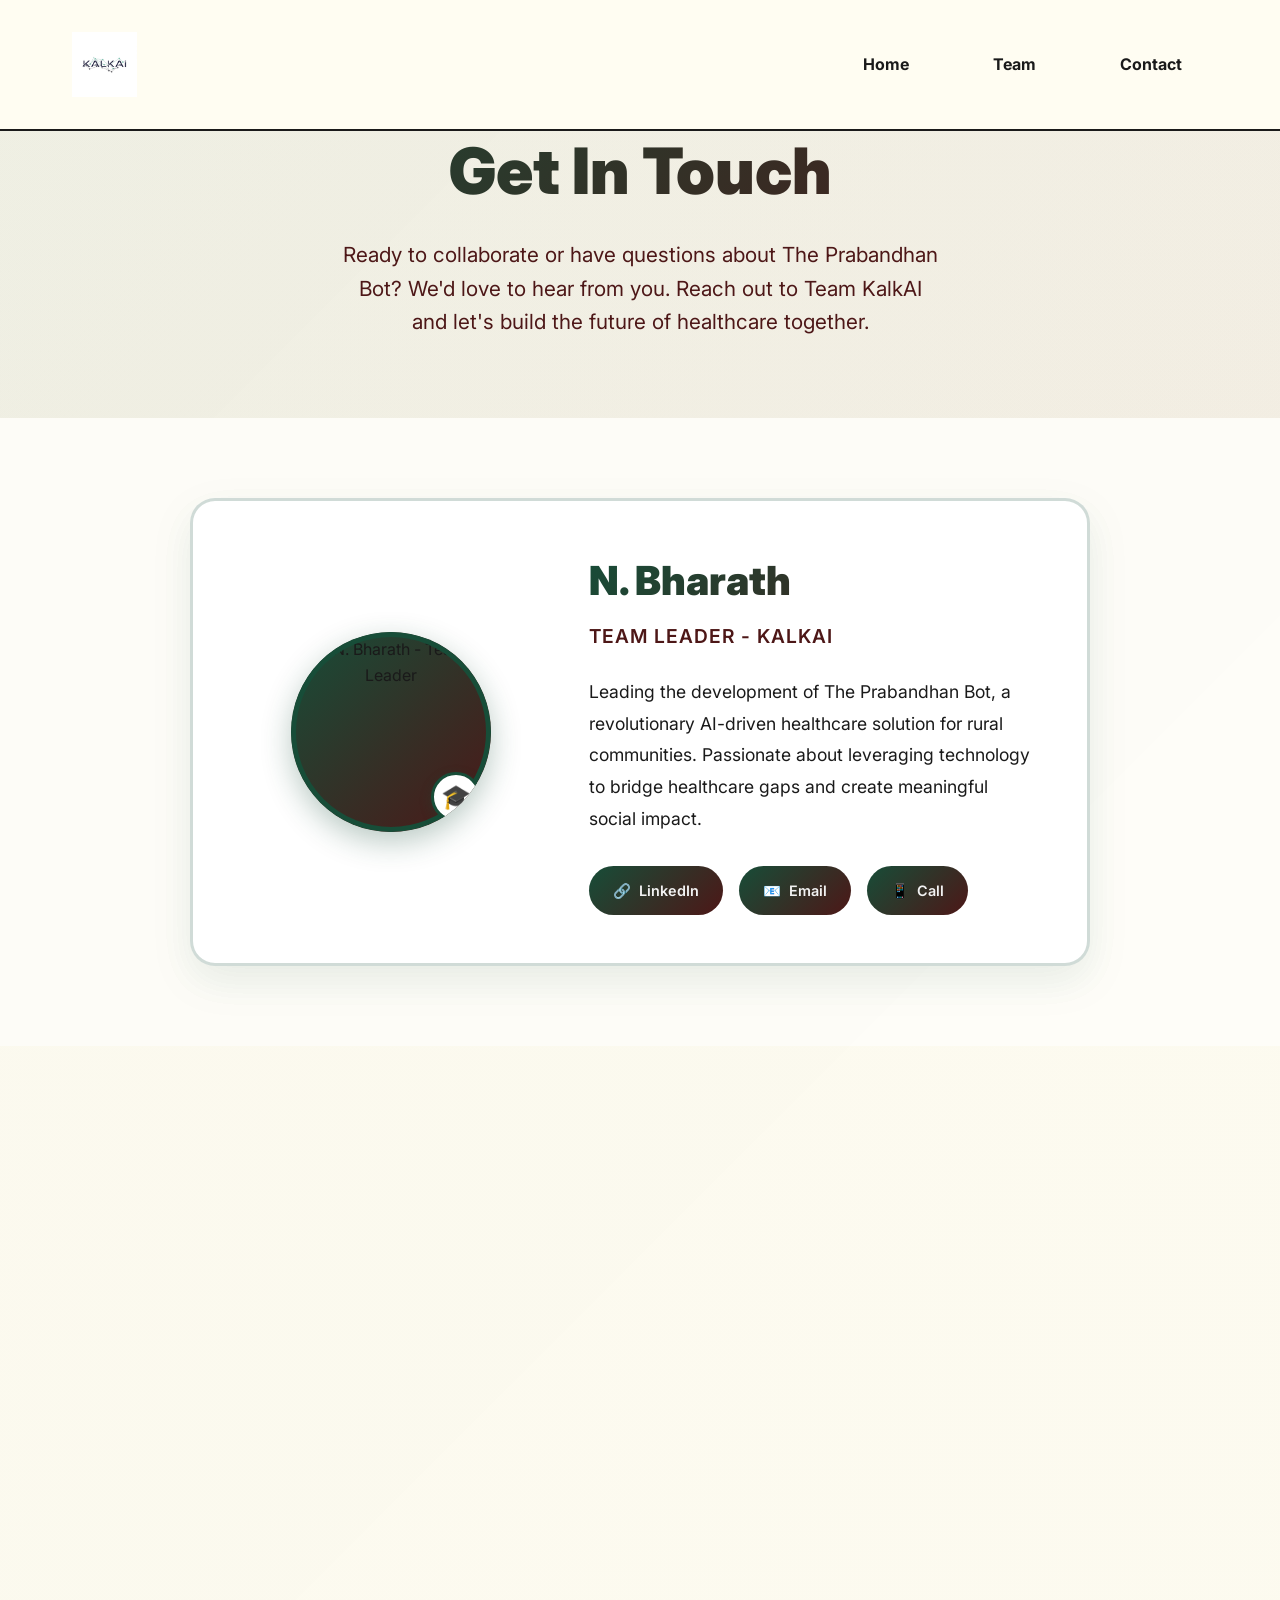
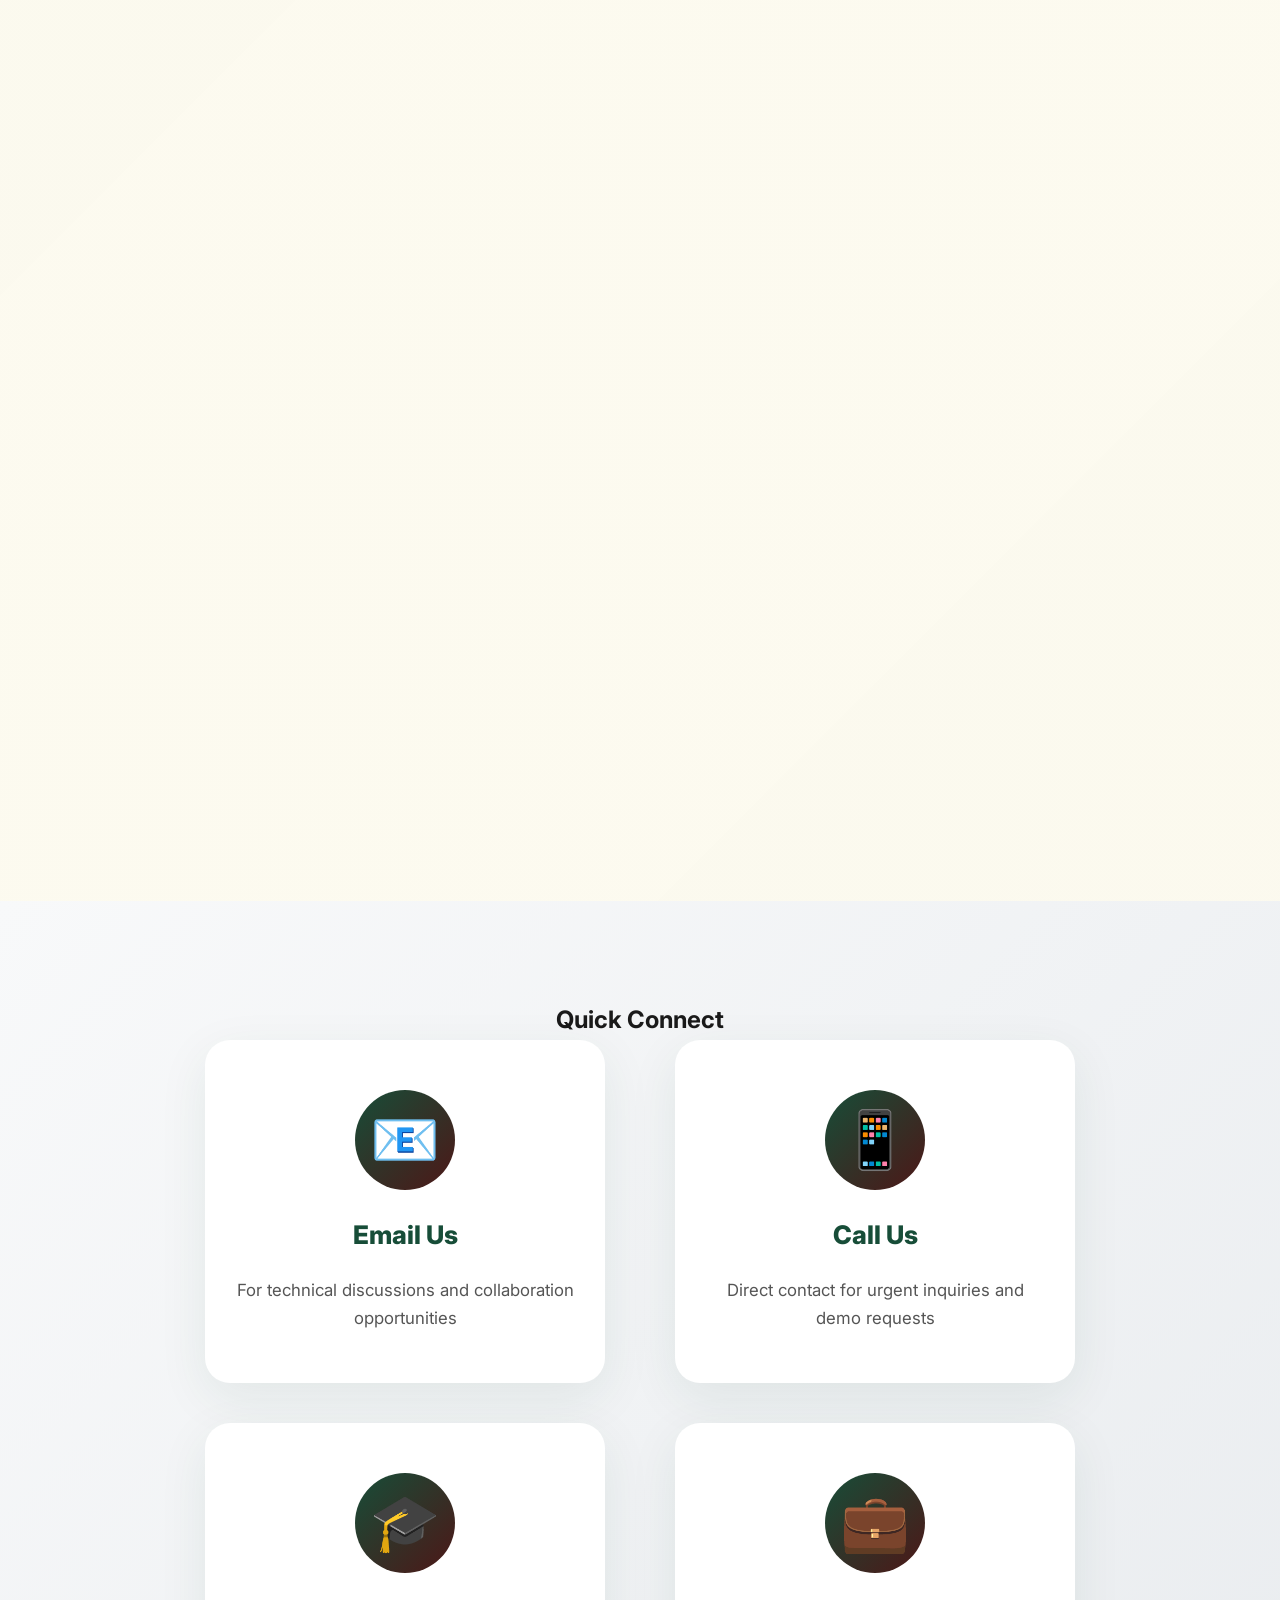
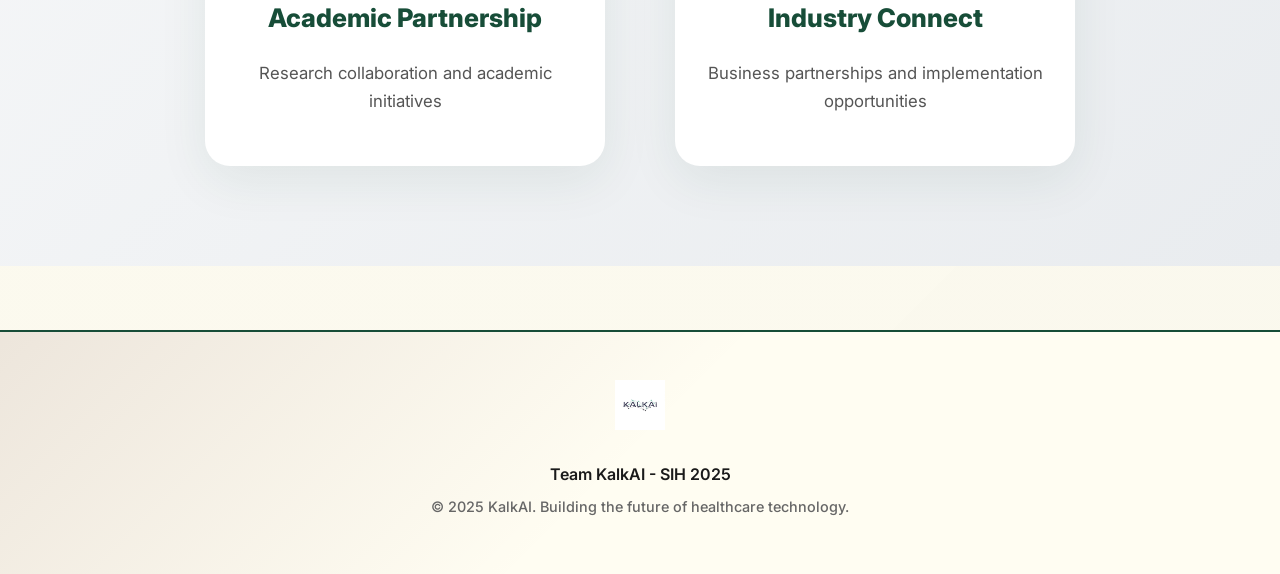
==== commit f14d219b: "Complete CSS restructuring with shared styles and responsive fixes Co-authored-by: nbharath1306 <819" ====
--- a/contact.html
+++ b/contact.html
@@ -7,50 +7,13 @@
     <meta name="mobile-web-app-capable" content="yes">
     <title>Contact - Team KalkAI</title>
     <link href="https://fonts.googleapis.com/css2?family=Inter:wght@300;400;500;600;700;800;900&display=swap" rel="stylesheet">
+    <link rel="stylesheet" href="css/base.css">
+    <link rel="stylesheet" href="css/responsive.css">
     <style>
-        * {
-            margin: 0;
-            padding: 0;
-            box-sizing: border-box;
-        }
-
-        html {
-            overflow-x: hidden;
-        }
-
+        /* Page-specific styles for contact.html */
         body {
-            font-family: 'Inter', sans-serif;
-            background: #FFFDF2;
-            color: #1a1a1a;
-            line-height: 1.6;
-            overflow-x: hidden;
-            width: 100%;
             opacity: 0;
             animation: pageLoad 1.5s ease-out forwards;
-        }
-
-        /* Page Load Animation */
-        @keyframes pageLoad {
-            from {
-                opacity: 0;
-                transform: translateY(30px);
-            }
-            to {
-                opacity: 1;
-                transform: translateY(0);
-            }
-        }
-
-        /* Fade In Animation Classes */
-        .fade-in {
-            opacity: 0;
-            transform: translateY(50px);
-            transition: all 0.8s cubic-bezier(0.25, 0.46, 0.45, 0.94);
-        }
-
-        .fade-in.visible {
-            opacity: 1;
-            transform: translateY(0);
         }
 
         .slide-in-left {
--- a/css/base.css
+++ b/css/base.css
@@ -0,0 +1,176 @@
+/* Base CSS - Shared styles across all pages */
+/* DO NOT ADD body padding-top to prevent extra scroll on home page */
+
+* {
+    margin: 0;
+    padding: 0;
+    box-sizing: border-box;
+}
+
+html {
+    scroll-behavior: smooth;
+    overflow-x: hidden;
+}
+
+body {
+    font-family: 'Inter', sans-serif;
+    background: #FFFDF2;
+    color: #1a1a1a;
+    line-height: 1.6;
+    overflow-x: hidden;
+    position: relative;
+    width: 100%;
+    max-width: 100%;
+}
+
+body::before {
+    content: '';
+    position: fixed;
+    top: 0;
+    left: 0;
+    width: 100%;
+    height: 100%;
+    background: linear-gradient(135deg, rgba(26, 26, 26, 0.02) 0%, rgba(26, 26, 26, 0.01) 50%, rgba(26, 26, 26, 0.02) 100%);
+    z-index: -1;
+    pointer-events: none;
+}
+
+.container {
+    max-width: 1200px;
+    margin: 0 auto;
+    padding: 0 20px;
+}
+
+/* Page Load Animation */
+@keyframes pageLoad {
+    from {
+        opacity: 0;
+        transform: translateY(30px);
+    }
+    to {
+        opacity: 1;
+        transform: translateY(0);
+    }
+}
+
+/* Animation Classes */
+.fade-in {
+    opacity: 0;
+    transform: translateY(50px);
+    transition: all 0.8s cubic-bezier(0.25, 0.46, 0.45, 0.94);
+}
+
+.fade-in.visible {
+    opacity: 1;
+    transform: translateY(0);
+}
+
+/* Header Styles */
+.header, header {
+    position: fixed;
+    top: 0;
+    left: 0;
+    width: 100%;
+    background: rgba(255, 253, 242, 0.98);
+    backdrop-filter: blur(20px);
+    z-index: 1000;
+    padding: 1rem 0;
+    border-bottom: 2px solid #1a1a1a;
+    transition: all 0.3s ease;
+}
+
+.header-content {
+    display: flex;
+    justify-content: space-between;
+    align-items: center;
+    padding: 1rem 0;
+}
+
+.logo {
+    display: flex;
+    align-items: center;
+    gap: 1rem;
+    cursor: pointer;
+    transition: transform 0.3s ease;
+    text-decoration: none;
+}
+
+.logo:hover {
+    transform: scale(1.05);
+}
+
+.logo img {
+    height: 65px;
+    width: auto;
+}
+
+.logo-text {
+    font-size: 1.8rem;
+    font-weight: 700;
+    background: linear-gradient(135deg, #174D38, #4D1717);
+    -webkit-background-clip: text;
+    -webkit-text-fill-color: transparent;
+    background-clip: text;
+}
+
+.nav-links {
+    display: flex;
+    list-style: none;
+    gap: 2rem;
+}
+
+.nav-links a {
+    color: #1a1a1a;
+    text-decoration: none;
+    font-weight: 700;
+    transition: all 0.3s ease;
+    padding: 0.8rem 1.5rem;
+    border-radius: 8px;
+    border: 2px solid transparent;
+    display: inline-block;
+}
+
+.nav-links a:hover {
+    background: linear-gradient(135deg, #174D38, #4D1717);
+    color: #F2F2F2;
+    border: 2px solid #174D38;
+    transform: translateY(-2px);
+    box-shadow: 0 8px 20px rgba(23, 77, 56, 0.3);
+}
+
+/* Footer Styles */
+footer {
+    background: #174D38;
+    color: #F2F2F2;
+    text-align: center;
+    padding: 3rem 0;
+    margin-top: 4rem;
+    position: relative;
+    overflow: hidden;
+}
+
+footer::before {
+    content: '';
+    position: absolute;
+    top: 0;
+    left: 0;
+    width: 100%;
+    height: 100%;
+    background: linear-gradient(135deg, rgba(77, 23, 23, 0.1) 0%, transparent 50%);
+    z-index: 1;
+}
+
+footer .container {
+    position: relative;
+    z-index: 2;
+}
+
+footer img {
+    height: 50px;
+    margin-bottom: 1rem;
+}
+
+footer p {
+    margin: 0.5rem 0;
+    font-weight: 500;
+}
--- a/css/responsive.css
+++ b/css/responsive.css
@@ -0,0 +1,90 @@
+/* Responsive CSS - Mobile and tablet optimizations */
+
+/* Tablet and smaller screens */
+@media screen and (max-width: 768px) {
+    html, body {
+        overflow-x: hidden !important;
+        width: 100% !important;
+        max-width: 100% !important;
+    }
+    
+    * {
+        max-width: 100% !important;
+    }
+    
+    .container {
+        padding: 0 10px !important;
+        max-width: 100% !important;
+        width: 100% !important;
+    }
+    
+    .header, header {
+        padding: 0.5rem 0 !important;
+        width: 100% !important;
+    }
+    
+    .header-content {
+        flex-direction: column !important;
+        gap: 0.8rem !important;
+        padding: 0.8rem 10px !important;
+        width: 100% !important;
+    }
+    
+    .logo img {
+        height: 35px !important;
+    }
+    
+    .logo-text {
+        font-size: 1.3rem !important;
+    }
+    
+    .nav-links {
+        flex-direction: row !important;
+        gap: 0.4rem !important;
+        flex-wrap: wrap !important;
+        justify-content: center !important;
+    }
+    
+    .nav-links a {
+        padding: 0.4rem 0.8rem !important;
+        font-size: 0.8rem !important;
+        white-space: nowrap !important;
+    }
+
+    /* Footer mobile */
+    footer {
+        padding: 2rem 0 !important;
+    }
+    
+    footer p {
+        font-size: 0.8rem !important;
+        padding: 0 8px !important;
+    }
+}
+
+/* Extra Small Devices */
+@media screen and (max-width: 480px) {
+    .container {
+        padding: 0 5px !important;
+    }
+    
+    .nav-links a {
+        padding: 0.3rem 0.6rem !important;
+        font-size: 0.7rem !important;
+    }
+    
+    .logo-text {
+        font-size: 1.1rem !important;
+    }
+}
+
+/* Prevent horizontal scroll on all devices */
+@media screen and (max-width: 1200px) {
+    html, body {
+        overflow-x: hidden;
+    }
+    
+    * {
+        max-width: 100%;
+    }
+}
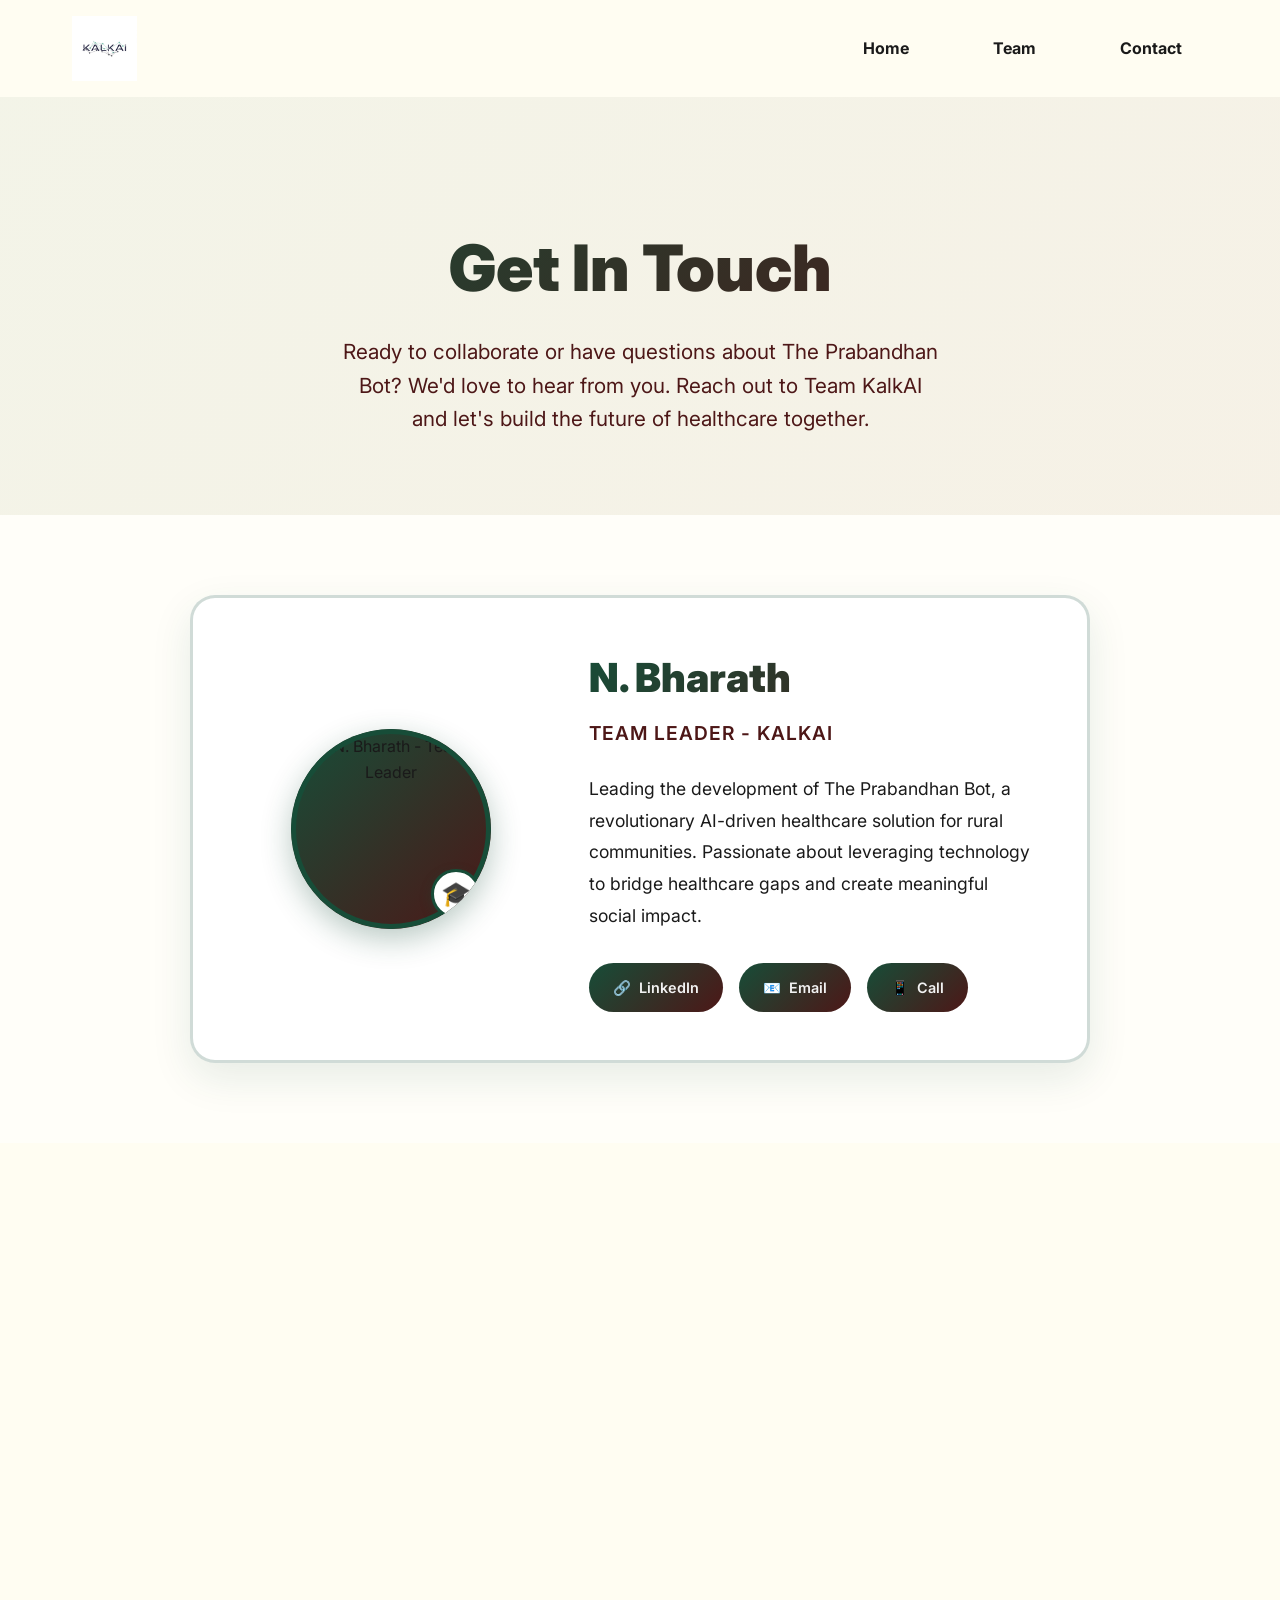
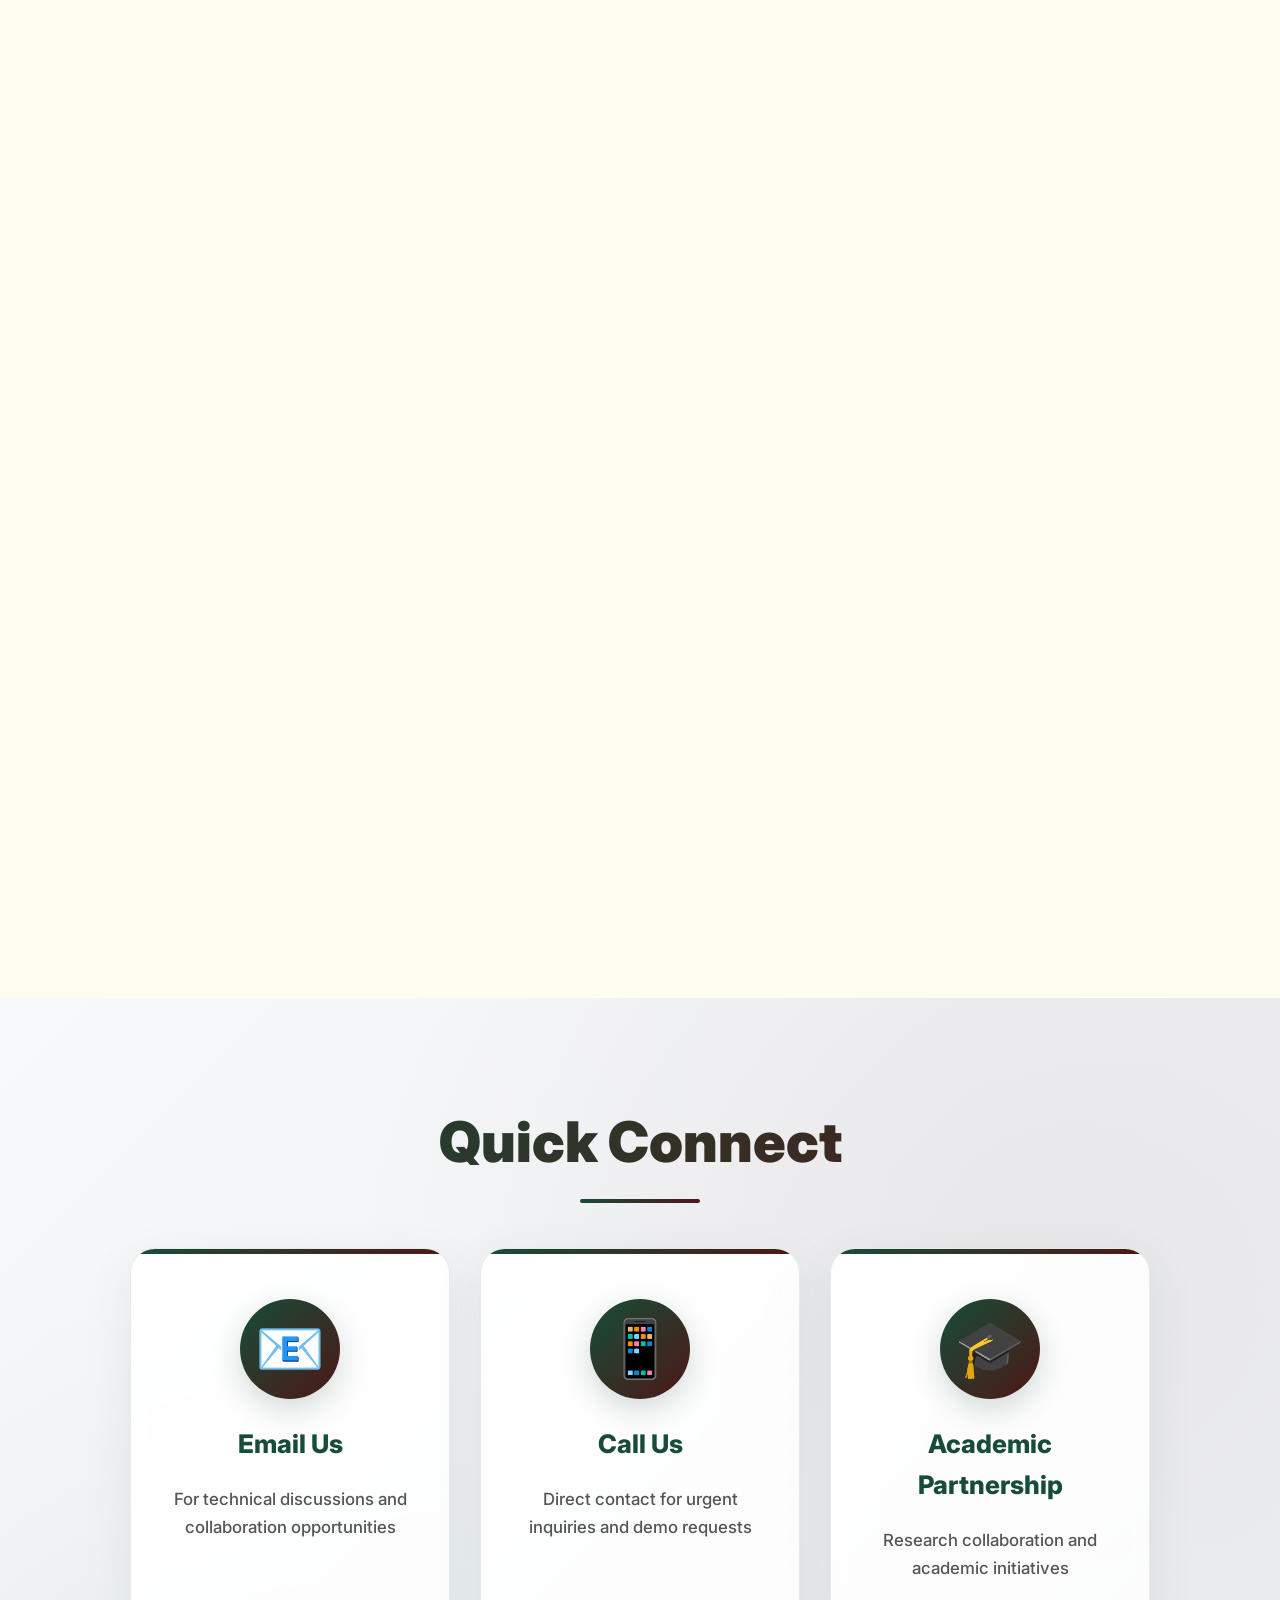
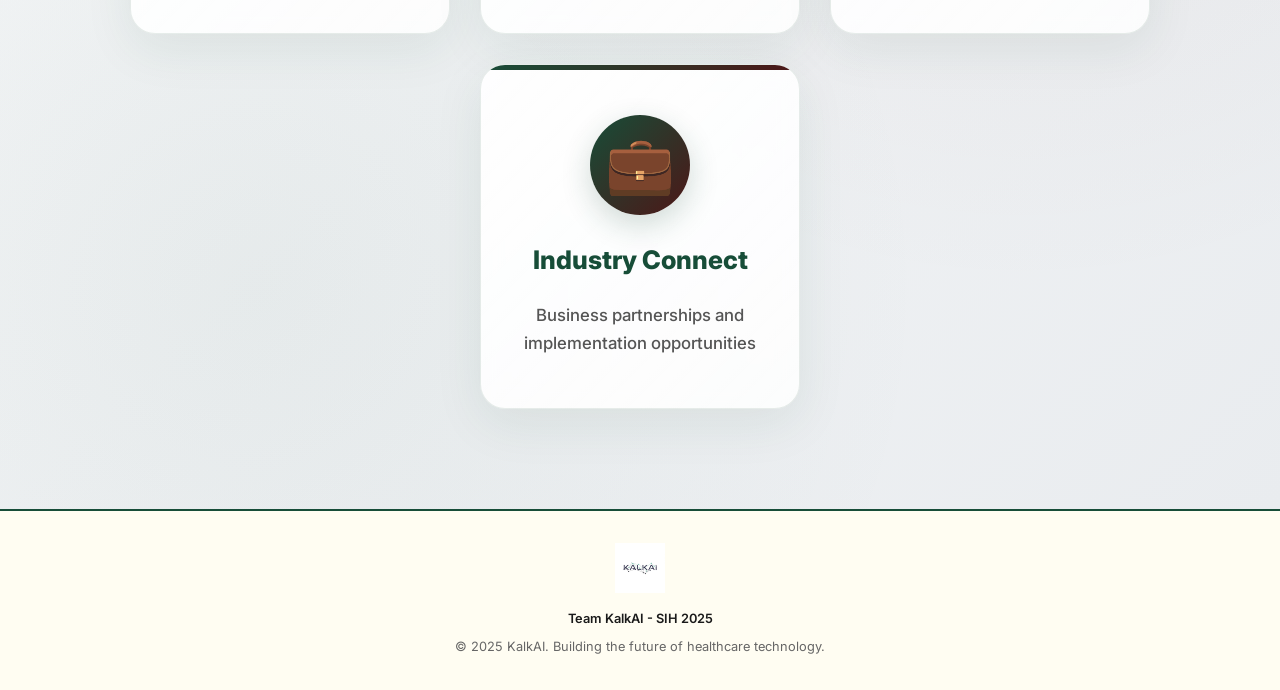
==== commit 6e34707b: "Fix mobile hero padding and remove duplicate CSS in contact form Co-authored-by: nbharath1306 <81911" ====
--- a/contact.html
+++ b/contact.html
@@ -7,13 +7,50 @@
     <meta name="mobile-web-app-capable" content="yes">
     <title>Contact - Team KalkAI</title>
     <link href="https://fonts.googleapis.com/css2?family=Inter:wght@300;400;500;600;700;800;900&display=swap" rel="stylesheet">
-    <link rel="stylesheet" href="css/base.css">
-    <link rel="stylesheet" href="css/responsive.css">
     <style>
-        /* Page-specific styles for contact.html */
+        * {
+            margin: 0;
+            padding: 0;
+            box-sizing: border-box;
+        }
+
+        html {
+            overflow-x: hidden;
+        }
+
         body {
+            font-family: 'Inter', sans-serif;
+            background: #FFFDF2;
+            color: #1a1a1a;
+            line-height: 1.6;
+            overflow-x: hidden;
+            width: 100%;
             opacity: 0;
             animation: pageLoad 1.5s ease-out forwards;
+        }
+
+        /* Page Load Animation */
+        @keyframes pageLoad {
+            from {
+                opacity: 0;
+                transform: translateY(30px);
+            }
+            to {
+                opacity: 1;
+                transform: translateY(0);
+            }
+        }
+
+        /* Fade In Animation Classes */
+        .fade-in {
+            opacity: 0;
+            transform: translateY(50px);
+            transition: all 0.8s cubic-bezier(0.25, 0.46, 0.45, 0.94);
+        }
+
+        .fade-in.visible {
+            opacity: 1;
+            transform: translateY(0);
         }
 
         .slide-in-left {
@@ -513,22 +550,6 @@
             transform: translateY(0);
         }
 
-        .form-group input:focus,
-        .form-group textarea:focus,
-        .form-group select:focus {
-            outline: none;
-            border-color: #174D38;
-            box-shadow: 0 0 0 4px rgba(23, 77, 56, 0.1), 0 10px 30px rgba(23, 77, 56, 0.15);
-            transform: translateY(-2px) scale(1.02);
-            background: #FFFFFF;
-        }
-
-        .form-group input:hover,
-        .form-group textarea:hover,
-        .form-group select:hover {
-            border-color: rgba(23, 77, 56, 0.4);
-            transform: translateY(-1px);
-            box-shadow: 0 5px 15px rgba(23, 77, 56, 0.1);
         .form-group input:focus,
         .form-group textarea:focus,
         .form-group select:focus {
